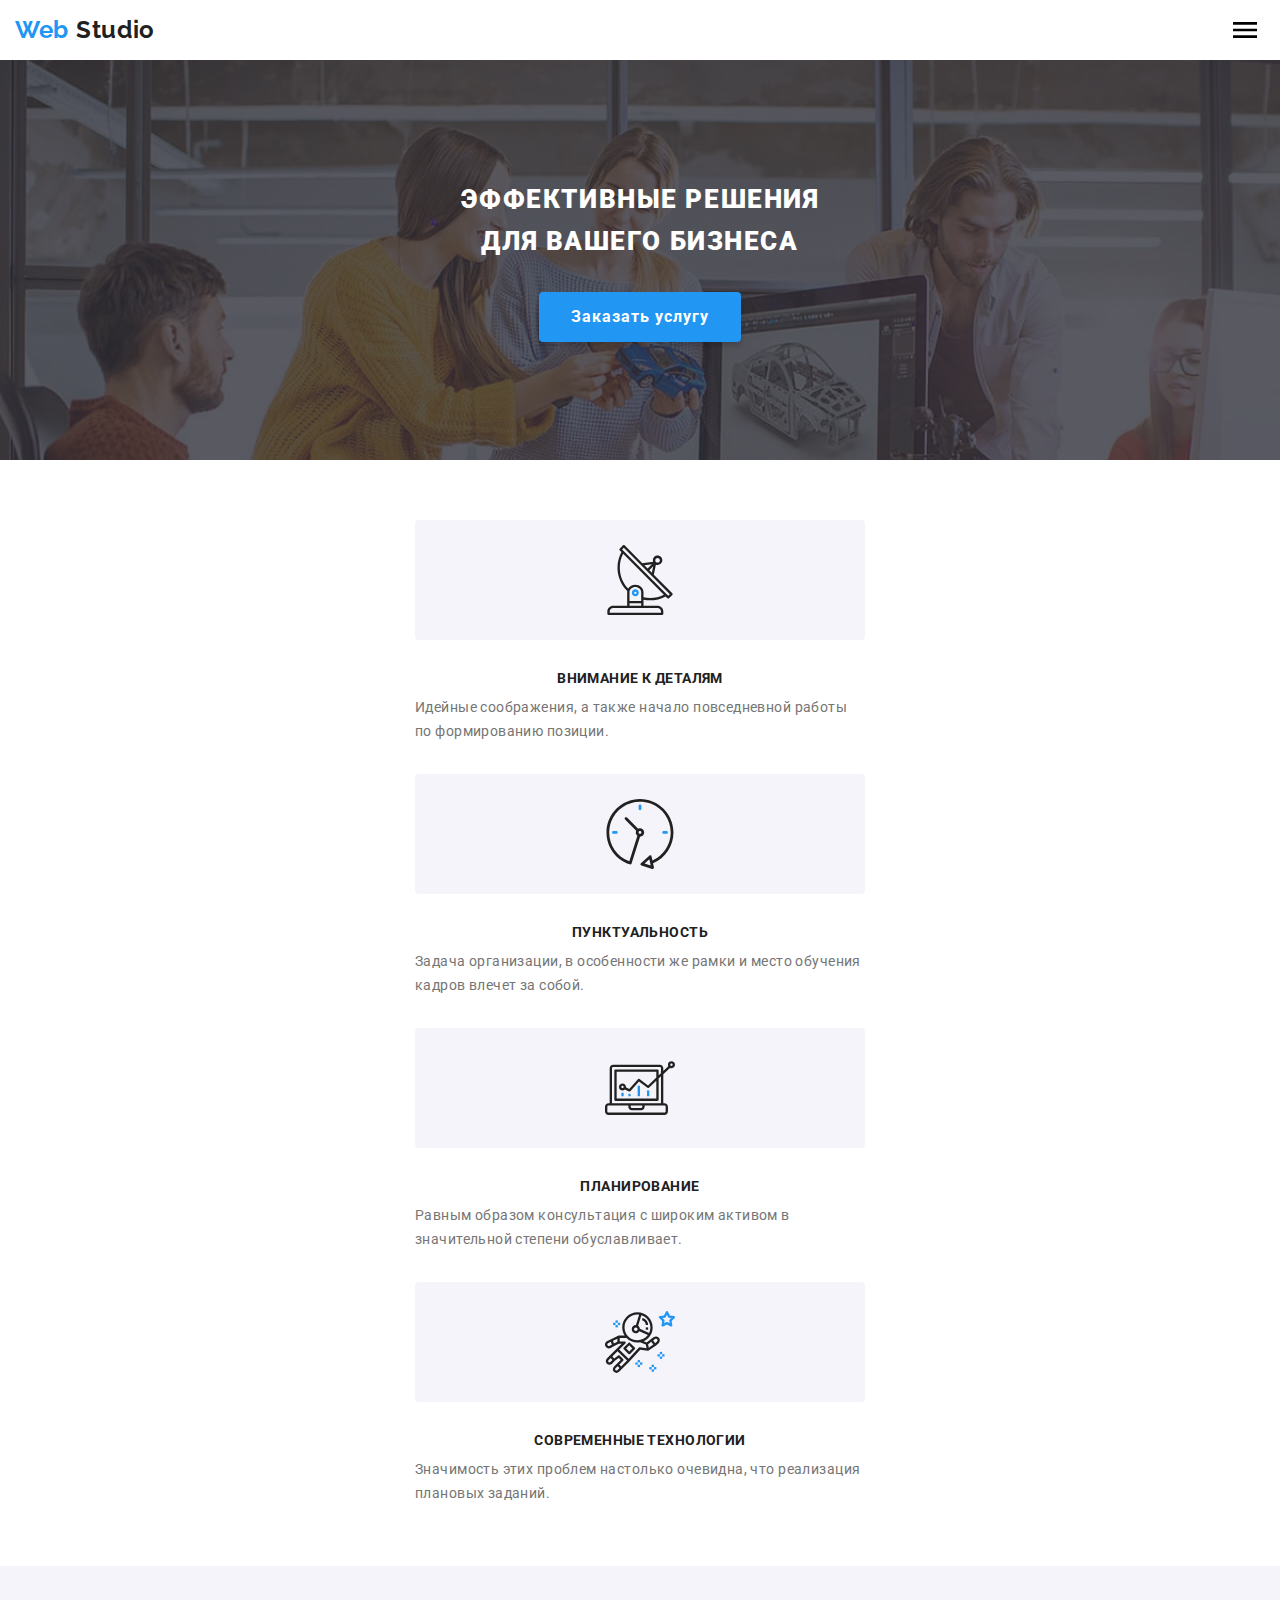
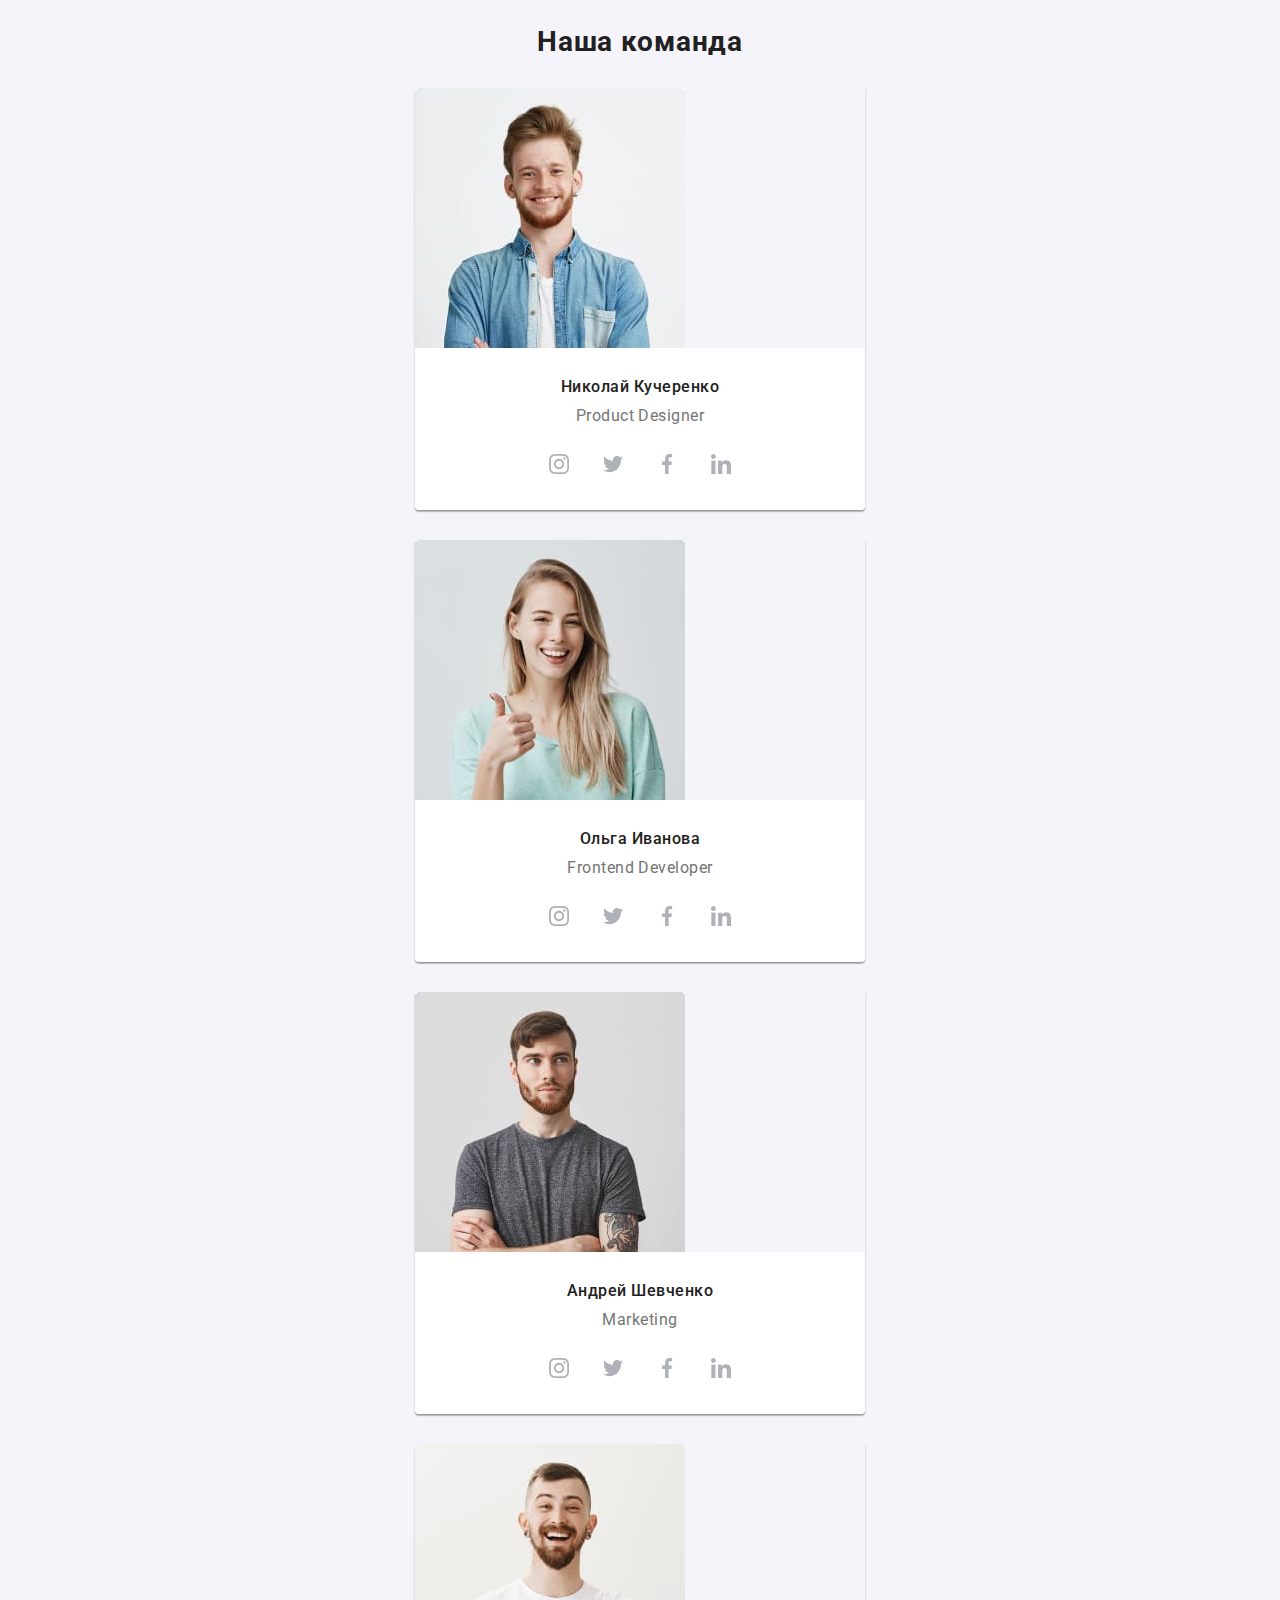
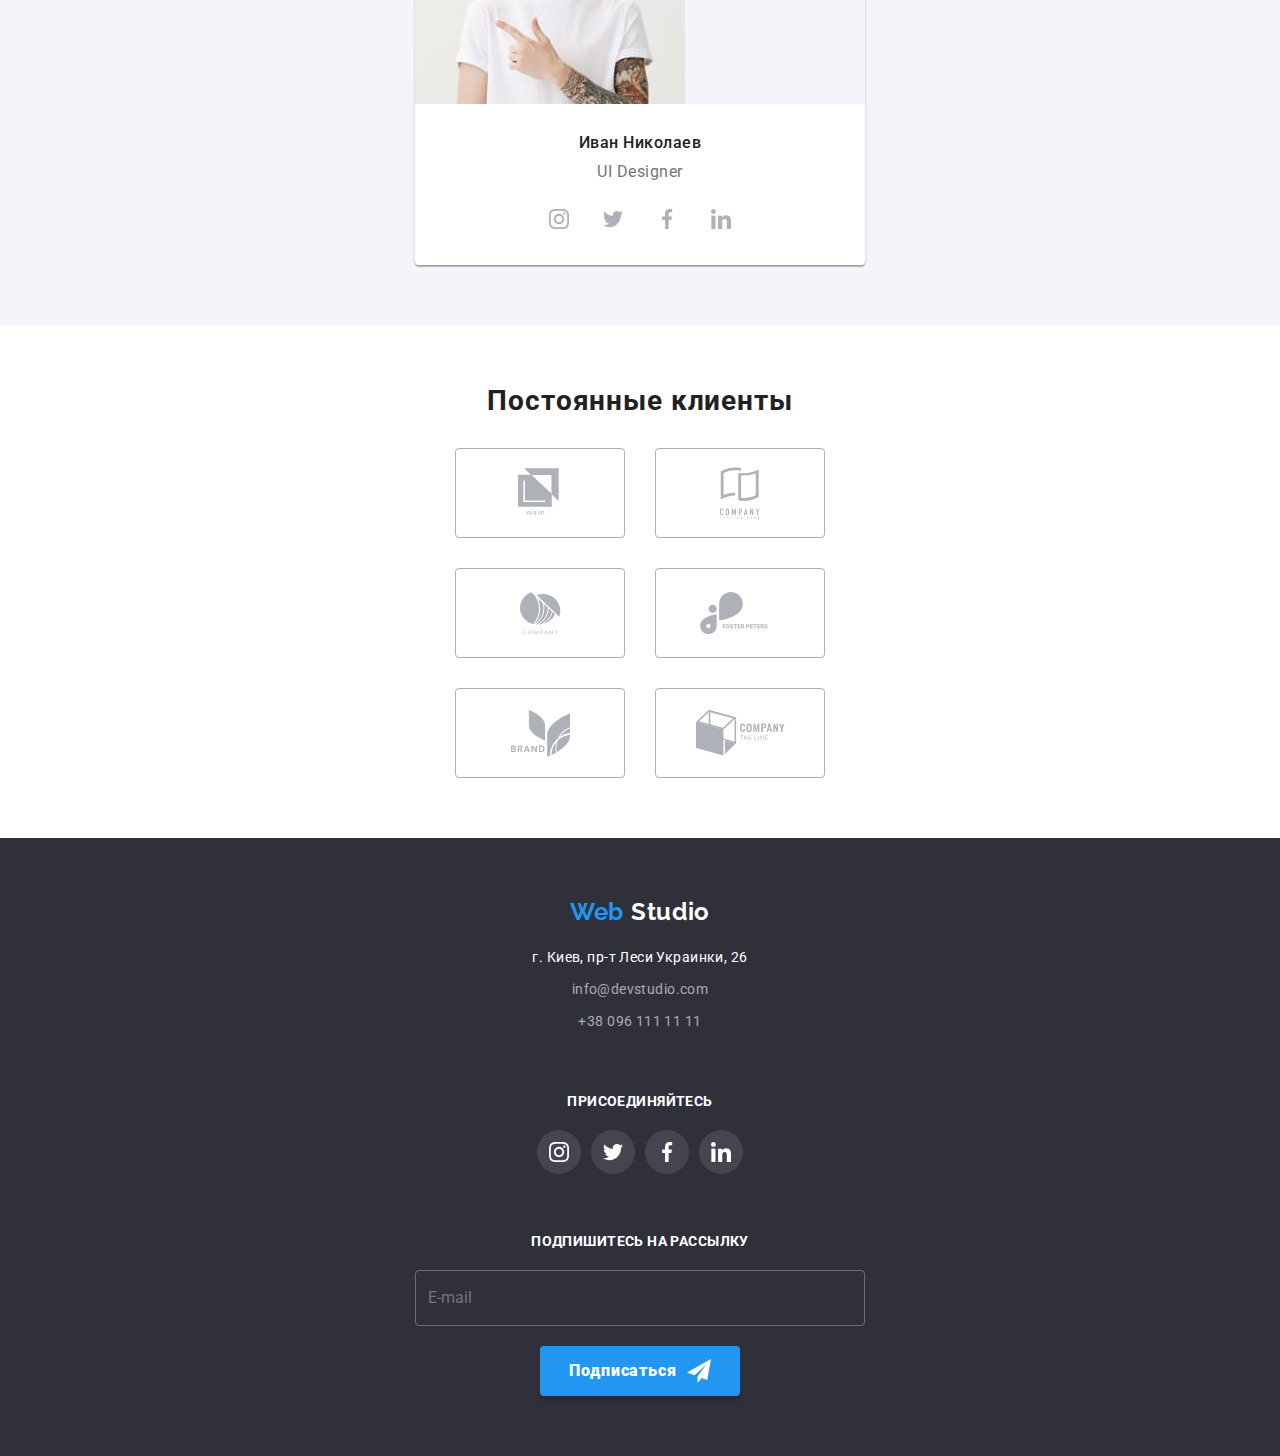
==== index.html @ 7936bcbc "dz 08" ====
<!DOCTYPE html>
<html lang="ru">
  <head>
    <meta charset="UTF-8" />
    <meta name="viewport" content="width=device-width, initial-scale=1.0" />
    <title>Document</title>
    <link href="https://fonts.googleapis.com/css?family=Raleway:700|Roboto:400,500,700,900&display=swap" rel="stylesheet" />
    <link rel="stylesheet" href="https://cdnjs.cloudflare.com/ajax/libs/modern-normalize/0.6.0/modern-normalize.min.css" />
    <link rel="stylesheet" href="./css/main.min.css" />
  </head>
  <body>
    <header class="header-hiade page-header">
      <div class="continer site-nav">
        <a href="" class="logo list">Web<span class="span"> Studio</span></a>
        <div class="">
          <button class="menu-button" type="button" data-menu-button>
            <svg width="24px" height="16px" aria-label="Переключатель меню">
              <use class="icon-menu" href="./imeges/symbol-bur.svg#icon-menu_24px"></use>
              <use class="icon-close-menu" href="./imeges/symbol-bur.svg#icon-close_24px"></use>
            </svg>
          </button>
        </div>
        <div class="menu-container" data-menu>
          <nav class="nav-site">
            <ul class="list nav-site-item">
              <li class="item">
                <a href="./index.html" class="link current list">Студия</a>
              </li>
              <li class="item">
                <a href="./portfolio.html" class="link list">Портфолио</a>
              </li>
              <li class="item"><a href="" class="link list">Контакты</a></li>
            </ul>
          </nav>
          <ul class="mail-nav mail list">
            <li class="item">
              <a href="mailto:info@devstudio.com" class="link-mail list"><svg width="16px" height="12px" class="icon-mail">
                  <use href="./imeges/symbol-defs.svg#icon-envelope"></use>
                </svg>info@devstudio.com</a>
            </li>
            <li class="item link-mail">
              <a href="tel:+380961111111" class="link-mail list"><svg width="10px" height="14px" class="icon-mail">
                  <use href="./imeges/symbol-defs.svg#icon-smartphone"></use>
                </svg>+38 096 111 11 11</a>
            </li>
          </ul>
        </div>
      </div>
    </header>
    <main>
      <!--герой-->
      <section class="hero continer">
        <h1 class="title">
          эффективные решения<br>
          для вашего бизнеса
        </h1>
        <button class="button list" data-modal-open>Заказать услугу</button>       
      </section>
      <!--особенности-->
      <section class="section-features continer">
        <h2 class="visually-hidden">особенности компании</h2>
        <ul class="list features-card">
          <li class="icon">
            <div class="icon-features">
              <svg width="70px" height="70px">
                <use href="./imeges/symbol-defs.svg#icon-antenna"></use>
              </svg>
            </div>
            <h3 class="subtitle">Внимание к деталям</h3>
            <p class="text">
              Идейные соображения, а также начало повседневной работы по
              формированию позиции.
            </p>
          </li>
          <li class="icon">
            <div class="icon-features">
              <svg width="70px" height="70px">
                <use href="./imeges/symbol-defs.svg#icon-clock"></use>
              </svg>
            </div>
            <h3 class="subtitle">Пунктуальность</h3>
            <p class="text">
              Задача организации, в особенности же рамки и место обучения кадров
              влечет за собой.
            </p>
          </li>
          <li class="icon">
            <div class="icon-features">
              <svg width="70px" height="70px">
                <use href="./imeges/symbol-defs.svg#icon-diagram"></use>
              </svg>
            </div>
            <h3 class="subtitle">Планирование</h3>
            <p class="text">
              Равным образом консультация с широким активом в значительной
              степени обуславливает.
            </p>
          </li>
          <li class="icon">
            <div class="icon-features">
              <svg width="70px" height="70px">
                <use href="./imeges/symbol-defs.svg#icon-astronaut"></use>
              </svg>
            </div>
            <h3 class="subtitle">Современные технологии</h3>
            <p class="text">
              Значимость этих проблем настолько очевидна, что реализация
              плановых заданий.
            </p>
          </li>
        </ul>
      </section>
      <!-- Чем мы занимаемся  -->
      <section class="section-work continer">
        <h2 class="title">Чем мы занимаемся</h2>
        <ul class="work-cards list">
          <li class="card">
            <img
              src="./imeges/notebook.jpg"
              alt="ноутбук из открытым сайтом"
              width="370"
            />
            <h3 class="desc">Десктопные приложения</h3>
          </li>
          <li class="card">
            <img src="./imeges/phone.jpg" alt="смартфон" width="370" />
            <h3 class="desc">Мобильные приложения</h3>
          </li>
          <li class="card">
            <img src="./imeges/desktop.jpg" alt="компютер" width="370" />
            <h3 class="desc">Дизайнерские решения</h3>
          </li>
        </ul>
      </section>
      <!--  Наша команда  -->
      <section class="section-team">
        <div class="continer">
          <h2 class="title">Наша команда</h2>
          <ul class="section-team-card list">
            <li class="card">
              <img src="./imeges/photo1.jpg" alt="фотографія" width="270" />
              <div class="team-color-card">
                <h3 class="autor">Николай Кучеренко</h3>
                <p class="text">Product Designer</p>
                <ul class="social list">
                  <li class="social-mardgen">
                    <a
                      href=""
                      aria-label="иконка instagtam"
                      class="icon-social-team"
                    >
                      <svg width="20px"; height="20px";>
                        <use href="./imeges/symbol-defs.svg#icon-instagram"</use>
                      </svg>
                    </a>
                  </li>
                  <li class="social-mardgen">
                    <a
                      href=""
                      aria-label="иконка twitter"
                      class="icon-social-team"
                    ><svg width="20px" ; height="20px" ;>
                      <use href="./imeges/symbol-defs.svg#icon-twitter"</use>
                    </svg></a>
                  </li>
                  <li class="social-mardgen">
                    <a
                      href=""
                      aria-label="иконка facebook"
                      class="icon-social-team"
                    ><svg width="20px" ; height="20px" ;>
                      <use href="./imeges/symbol-defs.svg#icon-facebook" </use>
                    </svg></a>
                  </li>
                  <li class="social-mardgen">
                    <a
                      href=""
                      aria-label="иконка linkedin"
                      class="icon-social-team"
                    ><svg width="20px" ; height="20px" ;>
                      <use href="./imeges/symbol-defs.svg#icon-linkedin" </use>
                    </svg></a>
                  </li>
                </ul>
              </div>
            </li>
            <li class="card">
              <img src="./imeges/photo2.jpg" alt="фотографія" width="270" />
              <div class="team-color-card">
                <h3 class="autor">Ольга Иванова</h3>
                <p class="text">Frontend Developer</p>
                <ul class="social list">
                  <li class="social-mardgen">
                    <a href="" aria-label="иконка instagtam" class="icon-social-team">
                      <svg width="20px" ; height="20px" ;>
                        <use href="./imeges/symbol-defs.svg#icon-instagram" </use>
                      </svg>
                    </a>
                  </li>
                  <li class="social-mardgen">
                    <a href="" aria-label="иконка twitter" class="icon-social-team"><svg width="20px" ; height="20px" ;>
                        <use href="./imeges/symbol-defs.svg#icon-twitter" </use>
                      </svg></a>
                  </li>
                  <li class="social-mardgen">
                    <a href="" aria-label="иконка facebook" class="icon-social-team"><svg width="20px" ; height="20px" ;>
                        <use href="./imeges/symbol-defs.svg#icon-facebook" </use>
                      </svg></a>
                  </li>
                  <li class="social-mardgen">
                    <a href="" aria-label="иконка linkedin" class="icon-social-team"><svg width="20px" ; height="20px" ;>
                        <use href="./imeges/symbol-defs.svg#icon-linkedin" </use>
                      </svg></a>
                  </li>
                </ul>
              </div>
            </li>
            <li class="card">
              <img src="./imeges/photo3.jpg" alt="фотографія" width="270" />
              <div class="team-color-card">
                <h3 class="autor">Андрей Шевченко</h3>
                <p class="text">Marketing</p>
                <ul class="social list">
                  <li class="social-mardgen">
                    <a href="" aria-label="иконка instagtam" class="icon-social-team">
                      <svg width="20px" ; height="20px" ;>
                        <use href="./imeges/symbol-defs.svg#icon-instagram" </use>
                      </svg>
                    </a>
                  </li>
                  <li class="social-mardgen">
                    <a href="" aria-label="иконка twitter" class="icon-social-team"><svg width="20px" ; height="20px" ;>
                        <use href="./imeges/symbol-defs.svg#icon-twitter" </use>
                      </svg></a>
                  </li>
                  <li class="social-mardgen">
                    <a href="" aria-label="иконка facebook" class="icon-social-team"><svg width="20px" ; height="20px" ;>
                        <use href="./imeges/symbol-defs.svg#icon-facebook" </use>
                      </svg></a>
                  </li>
                  <li class="social-mardgen">
                    <a href="" aria-label="иконка linkedin" class="icon-social-team"><svg width="20px" ; height="20px" ;>
                        <use href="./imeges/symbol-defs.svg#icon-linkedin" </use>
                      </svg></a>
                  </li>
                </ul>
              </div>
            </li>
            <li class="card">
              <img src="./imeges/photo4.jpg" alt="фотографія" width="270" />
              <div class="team-color-card">
                <h3 class="autor">Иван Николаев</h3>
                <p class="text">UI Designer</p>
                <ul class="social list">
                  <li class="social-mardgen">
                    <a href="" aria-label="иконка instagtam" class="icon-social-team">
                      <svg width="20px" ; height="20px" ;>
                        <use href="./imeges/symbol-defs.svg#icon-instagram" </use>
                      </svg>
                    </a>
                  </li>
                  <li class="social-mardgen">
                    <a href="" aria-label="иконка twitter" class="icon-social-team"><svg width="20px" ; height="20px" ;>
                        <use href="./imeges/symbol-defs.svg#icon-twitter" </use>
                      </svg></a>
                  </li>
                  <li class="social-mardgen">
                    <a href="" aria-label="иконка facebook" class="icon-social-team"><svg width="20px" ; height="20px" ;>
                        <use href="./imeges/symbol-defs.svg#icon-facebook" </use>
                      </svg></a>
                  </li>
                  <li class="social-mardgen">
                    <a href="" aria-label="иконка linkedin" class="icon-social-team"><svg width="20px" ; height="20px" ;>
                        <use href="./imeges/symbol-defs.svg#icon-linkedin" </use>
                      </svg></a>
                  </li>
                </ul>
              </div>
            </li>
          </ul>
        </div>
      </section>
      <!--  партнери-->
      <section class="section-partners continer">
        <h2 class="title">Постоянные клиенты</h2>
        <ul class="section-partners-icon list">
          <li class="icon-partners">
            <a href="" class="icon-logo">
              <svg  width="45" height="50">
              <use href="./imeges/symbol-defs.svg#icon-logo1"></use>
            </svg></a>
          </li>
          <li class="icon-partners">
            <a href="" class="icon-logo">
              <svg width="40" height="52">
                <use href="./imeges/symbol-defs.svg#icon-logo2"></use>
              </svg></a>
          </li>
          <li class="icon-partners">
            <a href="" class="icon-logo">
              <svg width="41" height="43">
                <use href="./imeges/symbol-defs.svg#icon-logo3"></use>
              </svg></a>
          </li>
          <li class="icon-partners">
            <a href="" class="icon-logo">
              <svg width="83" height="43">
                <use href="./imeges/symbol-defs.svg#icon-logo4"></use>
              </svg></a>
          </li>
          <li class="icon-partners">
            <a href="" class="icon-logo">
              <svg  width="59" height="47">
                <use href="./imeges/symbol-defs.svg#icon-logo5"></use>
              </svg></a>
          </li>
          <li class="icon-partners">
            <a href="" class="icon-logo" >
              <svg  width="89" height="46">
                <use href="./imeges/symbol-defs.svg#icon-logo6"></use>
              </svg></a>              
          </li>          
        </ul>               
      </section>
    </main>

    <!--подвал-->
    <footer class="bg">
      <div class="continer footer-continer">
        <address class="adress list footer-list">
          <a href="" class="logo list">Web<span class="span-footer"> Studio</span></a>
          <p class="text">г. Киев, пр-т Леси Украинки, 26</p>
          <a href="mailto:info@devstudio.com" class="mail list">info@devstudio.com</a>
          <a href="tel:+380961111111" class="mail list">+38 096 111 11 11</a>
        </address>
        <div class="footer footer-list">
          <h2 class="title">присоединяйтесь</h2>
          <ul class="icon-footer-social list">
            <li class="social-footer">
              <a href="" aria-label="иконка instagtam" class="icon-footer">
                <svg width="20px" ; height="20px" ;>
                  <use href="./imeges/symbol-defs.svg#icon-instagram" </use>
                </svg>
              </a>
            </li>
            <li class="social-footer">
              <a href="" aria-label="иконка instagtam" class="icon-footer">
                <svg width="20px" ; height="20px" ;>
                  <use href="./imeges/symbol-defs.svg#icon-twitter" </use>
                </svg>
              </a>
            </li>
            <li class="social-footer">
              <a href="" aria-label="иконка instagtam" class="icon-footer">
                <svg width="20px" ; height="20px" ;>
                  <use href="./imeges/symbol-defs.svg#icon-facebook" </use>
                </svg>
              </a>
            </li>
            <li class="social-footer">
              <a href="" aria-label="иконка instagtam" class="icon-footer">
                <svg width="20px" ; height="20px" ;>
                  <use href="./imeges/symbol-defs.svg#icon-linkedin" </use>
                </svg>
              </a>
            </li>
          </ul>
        </div>
        <div class="footer-subscription footer-list">
          <h2 class="title">Подпишитесь на рассылку</h2>
          <form class="form-buttom" action="">
            <input class="footer-form" type="email" name="email" placeholder="E-mail">
            <button class="button" type="submit">Подписаться
              <svg class="icon-footer-button" width="24px" height="24px">
                <use href="./imeges/telegram.svg#icon-icon-send"></use>
              </svg>
            </button>
          </form>
        </div>
      </div>
      <p class="continer copiraite">2020 | Developed by GoIT Students</p>
    </footer>
    <!-- Модалка -->
    <div class="backdrop is-hidden" data-modal>
      <div class="modal">
        <button class="button-close" data-modal-close>
          <svg width="11px" height="11px">
            <use href="./imeges/close.svg#icon-close"></use>
          </svg>
        </button>
        <h2 class="modale-title">
          Оставьте свои данные, мы вам перезвоним
        </h2>
        <form class="" action="" autocomplete="off">
          <div class="form-modal">
            <input class="form-input" type="text" placeholder=" " id="name">
            <label class="input-label" for="name">Имя</label>
            <svg class="icon-modal">
              <use href="./imeges/modal-icon.svg#icon-person-black"></use>
            </svg>            
          </div>
          <div class="form-modal">
            <input class="form-input" type="tel" placeholder=" " id="tel">
            <label class="input-label" for="tel">Телефон</label>
            <svg class="icon-modal">
              <use href="./imeges/modal-icon.svg#icon-phone-black"></use>
            </svg>
          </div>
          <div class="form-modal">
            <input class="form-input" type="email" placeholder=" " id="email">
            <label class="input-label" for="email">Почта</label>
            <svg class="icon-modal">
              <use href="./imeges/modal-icon.svg#icon-email-black"></use>
            </svg>
          </div>
          <div class="textarea-modal">
            <textarea class="modal-textarea"  id="coments"  placeholder=" "></textarea>
            <label class="textarea-coments" for="coments">Комментарий</label>
          </div>
          <div class="checkbox-modal">
            <input class="checkbox-icon" type="checkbox" id="checkbox">
            <label class="checkbox-text" for="checkbox">Соглашаюсь с рассылкой и принимаю <a class="checkbox-document list" href=""> Условия договора</a></label>
            <!-- <span class="checkbox-text1"></span> -->
          </div>
          <button class="button-form list" type="submit">Отправить</button>
    
          
          
        </form>
    
      </div>
    
    </div>
    <script src="./js/modal.js"></script>
    <script src="./js/menu.js"></script>
  </body>
</html>
---- css/main.min.css ----
html{-webkit-box-sizing:border-box;box-sizing:border-box}*,*::before,*::after{-webkit-box-sizing:inherit;box-sizing:inherit}body{color:#757575;font-family:Roboto, sans-serif}img{display:block}ul{margin:0;padding:0}h1,h2,h3,h4,h5,h6{margin:0}p{margin:0}.visually-hidden{position:absolute;width:1px;height:1px;margin:-1px;padding:0;overflow:hidden;border:0;clip:rect(0 0 0 0)}.list{list-style:none;text-decoration:none}.continer{padding-left:15px;padding-right:15px;margin-left:auto;margin-right:auto}@media screen and (min-width: 480px){.continer{width:480px}}.logo{font-family:Raleway;font-style:normal;font-weight:bold;font-size:24px;line-height:28px;letter-spacing:0.03em;color:#2196f3}.span{color:#212121}.span-footer{color:#fff}.page-header{position:relative}.site-nav{display:-webkit-box;display:-ms-flexbox;display:flex;-webkit-box-pack:justify;-ms-flex-pack:justify;justify-content:space-between;-webkit-box-align:center;-ms-flex-align:center;align-items:center;width:100%;height:60px}.menu-button{display:-webkit-box;display:-ms-flexbox;display:flex;-webkit-box-pack:center;-ms-flex-pack:center;justify-content:center;-webkit-box-align:center;-ms-flex-align:center;align-items:center;border:0;width:40px;height:40px;background-color:transparent}.menu-button .icon-close-menu{display:none}.menu-button.is-open .icon-close-menu{display:-webkit-box;display:-ms-flexbox;display:flex}.menu-button.is-open .icon-menu{display:none}.menu-container{display:none;position:absolute;top:100%;left:0;width:100%;text-align:center;background-color:#fff;padding-top:60px;padding-bottom:60px}.menu-container.is-open{display:block}.nav-site{margin-bottom:60px}.nav-site .link{color:#212121;font-style:normal;font-weight:500;font-size:14px;line-height:1.15;letter-spacing:0.02em;padding-bottom:8px;-webkit-transition:color 250ms cubic-bezier(0.4, 0, 0.2, 1);transition:color 250ms cubic-bezier(0.4, 0, 0.2, 1)}.nav-site .link:hover,.nav-site .link:focus{color:#2196f3}.nav-site .link.current{color:#2196f3;position:relative}.nav-site .current::after{position:absolute;bottom:0;left:0;content:"";background-color:#2196f3;width:100%;height:4px;border-radius:2px}.nav-site-item .item{display:block}.nav-site-item .item+.item{margin-top:40px}.mail-nav .link-mail{display:-webkit-box;display:-ms-flexbox;display:flex;-webkit-box-align:center;-ms-flex-align:center;align-items:center;-webkit-box-pack:center;-ms-flex-pack:center;justify-content:center;color:#757575;font-style:normal;font-weight:500;font-size:14px;line-height:1.15;letter-spacing:0.02em;align-items:center;-webkit-transition:color 250ms cubic-bezier(0.4, 0, 0.2, 1);transition:color 250ms cubic-bezier(0.4, 0, 0.2, 1)}.mail-nav .link-mail:hover,.mail-nav .link-mail:focus{color:#2196f3}.mail-nav .item+.item{margin-top:16px}.icon-mail{fill:currentColor;margin-right:10px}.hero{width:100%;background-image:-webkit-gradient(linear, left top, left bottom, from(rgba(47,48,58,0.8)), to(rgba(47,48,58,0.8))),url(../imeges/hero.jpg);background-image:linear-gradient(rgba(47,48,58,0.8), rgba(47,48,58,0.8)),url(../imeges/hero.jpg);padding-top:118px;padding-bottom:118px;text-align:center}.hero .title{font-family:Roboto;font-style:normal;font-weight:900;font-size:26px;line-height:162%;letter-spacing:0.06em;text-transform:uppercase;color:#fff;margin-bottom:30px}.hero .button{display:inline-block;min-width:200px;font-family:Roboto;font-style:normal;font-weight:bold;font-size:16px;line-height:187%;letter-spacing:0.06em;text-align:center;color:#fff;padding:10px 32px;background:#2196f3;-webkit-box-shadow:0px 4px 4px rgba(0,0,0,0.15);box-shadow:0px 4px 4px rgba(0,0,0,0.15);border-radius:4px;border:0}.section-features{padding-top:60px;padding-bottom:60px}.section-features .icon .icon-features{display:-webkit-box;display:-ms-flexbox;display:flex;width:100%;height:120px;-webkit-box-align:center;-ms-flex-align:center;align-items:center;-webkit-box-pack:center;-ms-flex-pack:center;justify-content:center;background:#f5f4fa;border-radius:4px;margin-bottom:30px}.section-features .icon .subtitle{font-family:Roboto;font-style:normal;font-weight:bold;font-size:14px;line-height:16px;text-align:center;letter-spacing:0.03em;text-transform:uppercase;color:#212121;margin-bottom:10px}.section-features .icon .text{font-family:Roboto;font-style:normal;font-weight:normal;font-size:14px;line-height:171%;letter-spacing:0.03em;color:#757575}.section-features .icon:not(:nth-last-child(-n+1)){margin-bottom:30px}.section-work{display:none}.section-team{background:#f5f4fa;padding-top:60px;padding-bottom:60px}.section-team .title{font-family:Roboto;font-style:normal;font-weight:bold;font-size:28px;line-height:117%;text-align:center;letter-spacing:0.03em;color:#212121;margin-bottom:30px}.section-team .autor{font-family:Roboto;font-style:normal;font-weight:500;font-size:16px;line-height:118%;text-align:center;letter-spacing:0.03em;color:#212121;margin-bottom:10px}.section-team .text{font-family:Roboto;font-style:normal;font-weight:normal;font-size:16px;line-height:118%;text-align:center;letter-spacing:0.03em;color:#757575;margin-bottom:16px}.section-team-card .card{-webkit-box-shadow:0px 2px 1px rgba(0,0,0,0.2),0px 1px 1px rgba(0,0,0,0.14),0px 1px 3px rgba(0,0,0,0.12);box-shadow:0px 2px 1px rgba(0,0,0,0.2),0px 1px 1px rgba(0,0,0,0.14),0px 1px 3px rgba(0,0,0,0.12);border-bottom-left-radius:4px;border-bottom-right-radius:4px}.card:not(:nth-last-child(-n+1)){margin-bottom:30px}.team-color-card{background-color:#fff;padding-top:30px;padding-bottom:24px;border-bottom-left-radius:4px;border-bottom-right-radius:4px}.social{display:-webkit-box;display:-ms-flexbox;display:flex;-webkit-box-pack:center;-ms-flex-pack:center;justify-content:center}.social-mardgen+.social-mardgen{margin-left:10px}.icon-social-team{display:-webkit-box;display:-ms-flexbox;display:flex;-webkit-box-pack:center;-ms-flex-pack:center;justify-content:center;-webkit-box-align:center;-ms-flex-align:center;align-items:center;width:44px;height:44px;border-radius:50%;fill:#afb1b8;-webkit-transition:fill 250ms cubic-bezier(0.4, 0, 0.2, 1),background-color 250ms cubic-bezier(0.4, 0, 0.2, 1);transition:fill 250ms cubic-bezier(0.4, 0, 0.2, 1),background-color 250ms cubic-bezier(0.4, 0, 0.2, 1)}.icon-social-team:focus,.icon-social-team:hover{border-radius:50%;background-color:#2196f3;fill:#fff}.section-partners{padding-top:60px;padding-bottom:60px}.section-partners .title{font-family:Roboto;font-style:normal;font-weight:bold;font-size:28px;line-height:117%;text-align:center;letter-spacing:0.03em;color:#212121;margin-bottom:30px}.section-partners-icon{display:-webkit-box;display:-ms-flexbox;display:flex;-ms-flex-wrap:wrap;flex-wrap:wrap;-webkit-box-pack:center;-ms-flex-pack:center;justify-content:center}.icon-logo{display:-webkit-box;display:-ms-flexbox;display:flex;border:1px solid #afb1b8;border-radius:4px;min-width:170px;height:90px;-webkit-box-pack:center;-ms-flex-pack:center;justify-content:center;-webkit-box-align:center;-ms-flex-align:center;align-items:center;fill:#afb1b8;-webkit-transition:fill 250ms cubic-bezier(0.4, 0, 0.2, 1),border 250ms cubic-bezier(0.4, 0, 0.2, 1);transition:fill 250ms cubic-bezier(0.4, 0, 0.2, 1),border 250ms cubic-bezier(0.4, 0, 0.2, 1)}.icon-logo:focus,.icon-logo:hover{fill:#2196f3;border:1px solid #2196f3}.icon-partners:not(:nth-last-child(-n+2)){margin-bottom:30px}.icon-partners:not(:nth-child(2n)){margin-right:30px}.bg{background-color:#2f303a}.footer-continer{padding-top:60px;padding-bottom:60px;text-align:center}.adress{display:inline-block;margin-bottom:60px}.adress .text{margin-top:20px;color:#fff;font-style:normal;font-weight:normal;font-size:14px;line-height:1.71;letter-spacing:0.03em}.adress .mail{display:block;padding-top:8px;color:rgba(255,255,255,0.6);font-style:normal;font-weight:normal;font-size:14px;line-height:1.71;letter-spacing:0.03em}.icon-footer-social{display:-webkit-box;display:-ms-flexbox;display:flex;-webkit-box-pack:center;-ms-flex-pack:center;justify-content:center}.social-footer+.social-footer{margin-left:10px}.icon-footer{margin:0px;display:-webkit-box;display:-ms-flexbox;display:flex;-webkit-box-align:center;-ms-flex-align:center;align-items:center;-webkit-box-pack:center;-ms-flex-pack:center;justify-content:center;width:44px;height:44px;background-color:rgba(255,255,255,0.1);border-radius:50%;fill:white;-webkit-transition:background-color 250ms cubic-bezier(0.4, 0, 0.2, 1);transition:background-color 250ms cubic-bezier(0.4, 0, 0.2, 1)}.icon-footer:focus,.icon-footer:hover{background-color:#2196f3}.footer{margin-bottom:60px}.footer .title{color:#fff;font-style:normal;font-weight:bold;font-size:14px;line-height:1.14;letter-spacing:0.03em;text-transform:uppercase;margin-bottom:20px}.footer-subscription .title{color:#fff;font-style:normal;font-weight:bold;font-size:14px;line-height:1.14;letter-spacing:0.03em;text-transform:uppercase;margin-bottom:20px}.footer-subscription .button{display:-webkit-box;display:-ms-flexbox;display:flex;background-color:#2196f3;color:#fff;font-style:normal;font-weight:900;font-size:16px;line-height:1.87;-webkit-box-align:center;-ms-flex-align:center;align-items:center;text-align:center;letter-spacing:0.06em;padding:10px 29px;margin-left:auto;margin-right:auto;-webkit-box-shadow:0px 4px 4px rgba(0,0,0,0.15);box-shadow:0px 4px 4px rgba(0,0,0,0.15);border:0;border-radius:4px}.footer-subscription .icon-footer-button{display:inline-block;margin-left:10px}.footer-form{border:1px solid rgba(255,255,255,0.3);border-radius:4px;min-width:100%;padding:18px 12px;background-color:transparent;color:rgba(255,255,255,0.6);margin-bottom:20px}.footer-form:placeholder{font-family:Roboto;font-style:normal;font-weight:normal;font-size:16px;line-height:1.87%;letter-spacing:0.03em;color:rgba(255,255,255,0.6)}.copiraite{display:none;padding-top:18px;padding-bottom:21px;border-top:1px solid rgba(255,255,255,0.1);color:rgba(255,255,255,0.4);font-style:normal;font-weight:normal;font-size:12px;line-height:2;text-align:center;letter-spacing:0.03em}.backdrop{position:fixed;top:0;left:0;width:100%;height:100%;background-color:rgba(0,0,0,0.2);opacity:1;-webkit-transition:opacity 250ms cubic-bezier(0.4, 0, 0.2, 1);transition:opacity 250ms cubic-bezier(0.4, 0, 0.2, 1)}.backdrop.is-hidden{opacity:0;pointer-events:none}.modal{position:fixed;top:50%;left:50%;min-height:581px;width:528px;padding:40px;background-color:#ffffff;-webkit-box-shadow:0px 2px 1px rgba(0,0,0,0.2),0px 1px 1px rgba(0,0,0,0.14),0px 1px 3px rgba(0,0,0,0.12);box-shadow:0px 2px 1px rgba(0,0,0,0.2),0px 1px 1px rgba(0,0,0,0.14),0px 1px 3px rgba(0,0,0,0.12);border-radius:4px;-webkit-transform:translate(-50%, -50%) scale(1);transform:translate(-50%, -50%) scale(1)}
/*# sourceMappingURL=main.min.css.map */
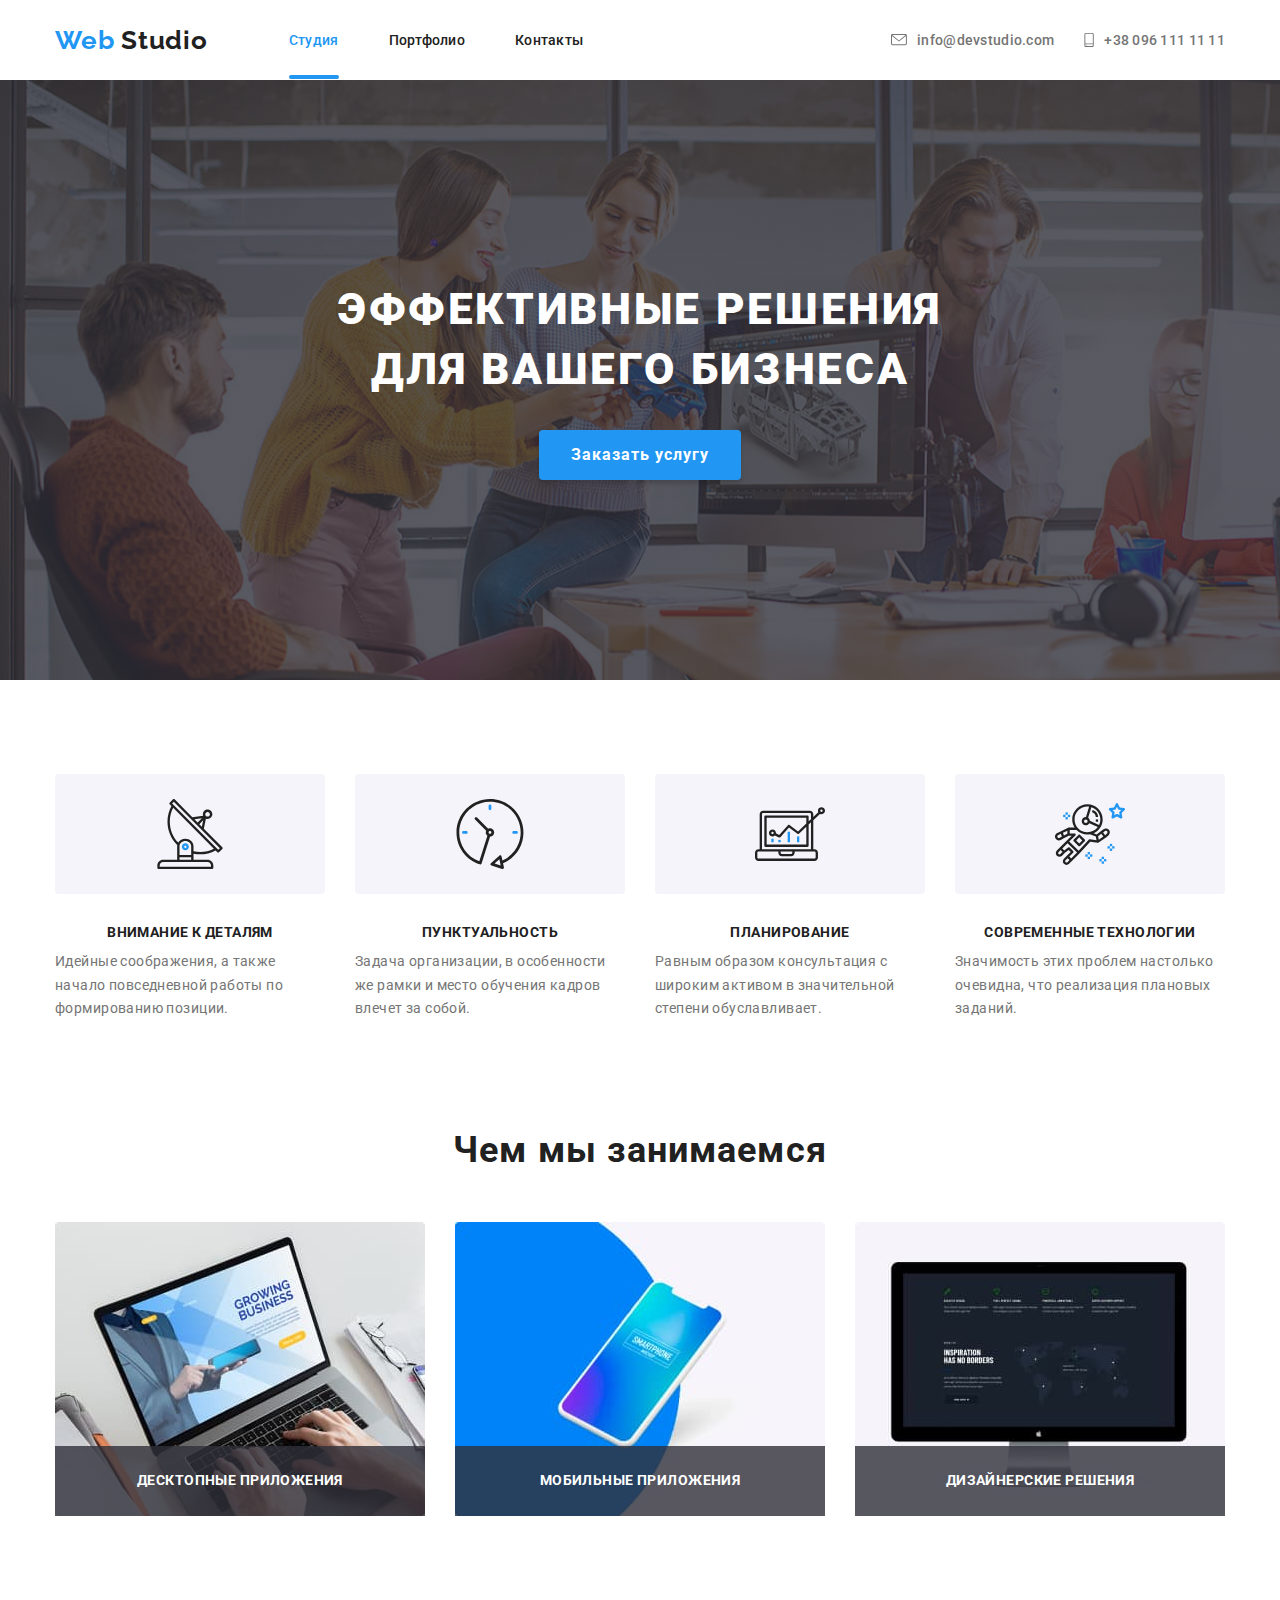
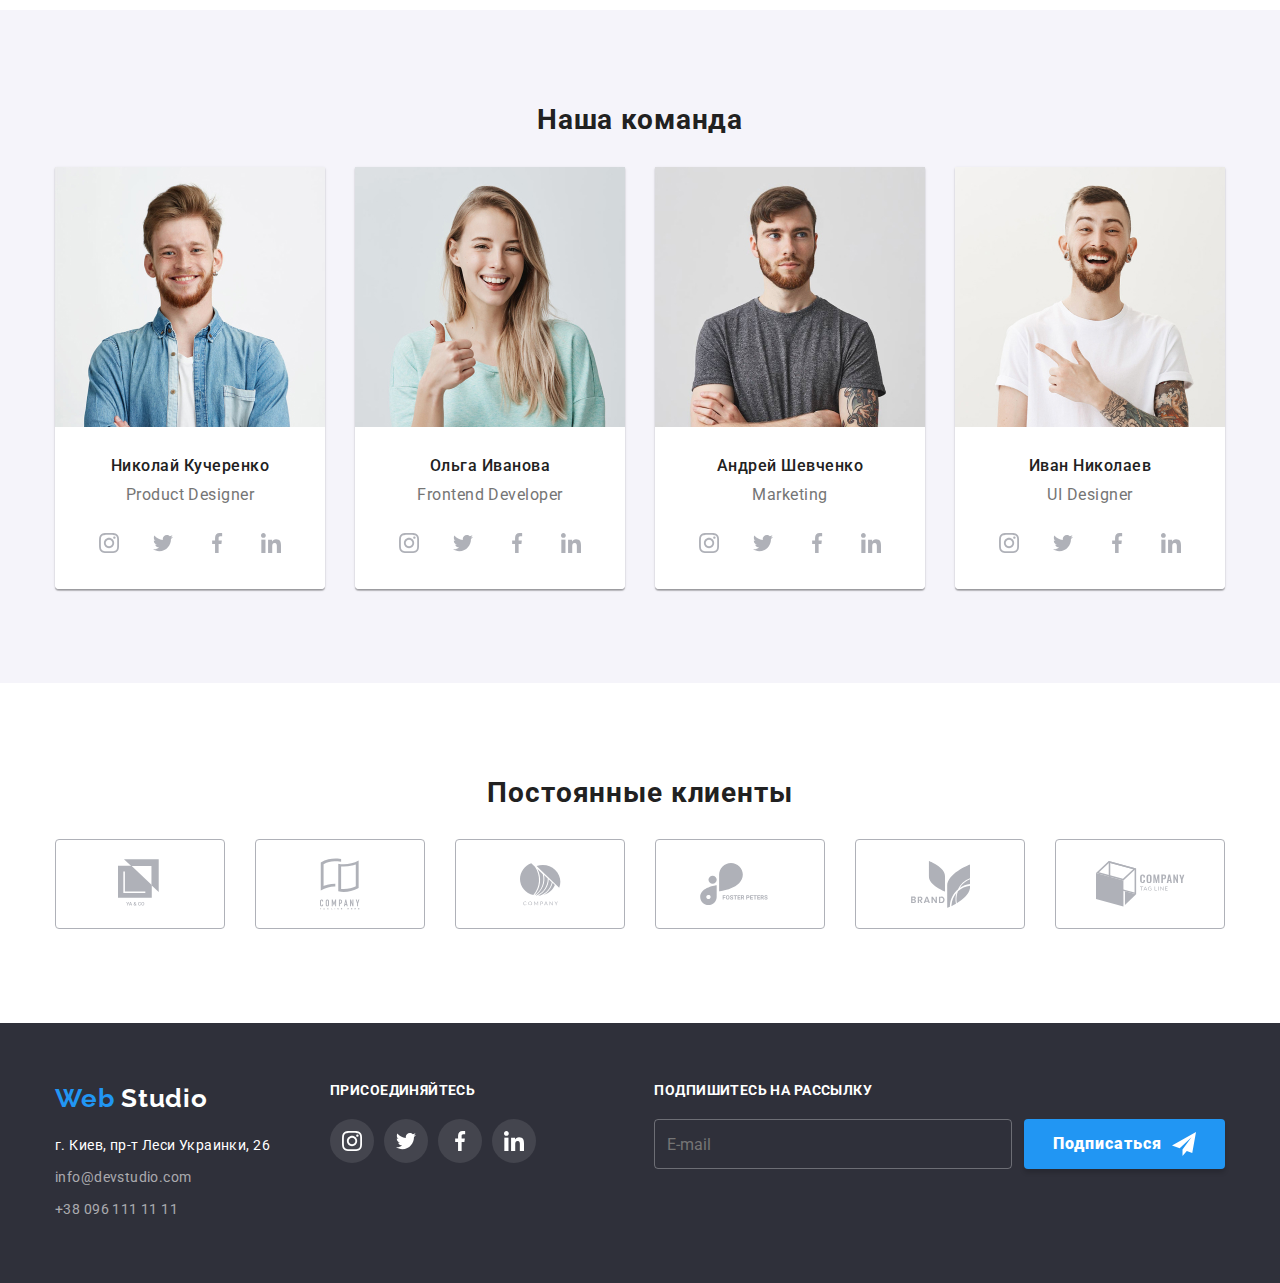
==== commit e012adeb: "dz" ====
--- a/index.html
+++ b/index.html
@@ -11,15 +11,7 @@
   <body>
     <header class="header-hiade page-header">
       <div class="continer site-nav">
-        <a href="" class="logo list">Web<span class="span"> Studio</span></a>
-        <div class="">
-          <button class="menu-button" type="button" data-menu-button>
-            <svg width="24px" height="16px" aria-label="Переключатель меню">
-              <use class="icon-menu" href="./imeges/symbol-bur.svg#icon-menu_24px"></use>
-              <use class="icon-close-menu" href="./imeges/symbol-bur.svg#icon-close_24px"></use>
-            </svg>
-          </button>
-        </div>
+        <a href="" class="logo list">Web <span class="span"> Studio</span></a>
         <div class="menu-container" data-menu>
           <nav class="nav-site">
             <ul class="list nav-site-item">
@@ -45,6 +37,12 @@
             </li>
           </ul>
         </div>
+        <button class="menu-button" type="button" data-menu-button>
+          <svg width="24px" height="16px" aria-label="Переключатель меню">
+            <use class="icon-menu" href="./imeges/symbol-bur.svg#icon-menu_24px"></use>
+            <use class="icon-close-menu" href="./imeges/symbol-bur.svg#icon-close_24px"></use>
+          </svg>
+        </button>
       </div>
     </header>
     <main>
@@ -114,7 +112,7 @@
       <section class="section-work continer">
         <h2 class="title">Чем мы занимаемся</h2>
         <ul class="work-cards list">
-          <li class="card">
+          <li class="card-presentation">
             <img
               src="./imeges/notebook.jpg"
               alt="ноутбук из открытым сайтом"
@@ -122,11 +120,11 @@
             />
             <h3 class="desc">Десктопные приложения</h3>
           </li>
-          <li class="card">
+          <li class="card-presentation">
             <img src="./imeges/phone.jpg" alt="смартфон" width="370" />
             <h3 class="desc">Мобильные приложения</h3>
           </li>
-          <li class="card">
+          <li class="card-presentation">
             <img src="./imeges/desktop.jpg" alt="компютер" width="370" />
             <h3 class="desc">Дизайнерские решения</h3>
           </li>
@@ -137,58 +135,25 @@
         <div class="continer">
           <h2 class="title">Наша команда</h2>
           <ul class="section-team-card list">
+            <!-- ntcn -->
             <li class="card">
-              <img src="./imeges/photo1.jpg" alt="фотографія" width="270" />
+              <picture>
+               
+                <source srcset="./imeges/photo1-270.jpg 1x, ./imeges/photo1-270@2x.jpg 2x " media="(min-width: 1200px)" />
+                <source srcset="./imeges/photo1-354.jpg 1x, ./imeges/photo1-354@2x.jpg 2x" media="(min-width: 768px)" />
+                <img
+                srcset="
+                        ./imeges/photo1-450.jpg 1x,
+                        ./imeges/photo1-450@2x.jpg 2x
+                       "
+                src="./imeges/photo1-450.jpg " 
+                alt="фотографія"
+                width="100%" />
+              </picture>
+              
               <div class="team-color-card">
                 <h3 class="autor">Николай Кучеренко</h3>
                 <p class="text">Product Designer</p>
-                <ul class="social list">
-                  <li class="social-mardgen">
-                    <a
-                      href=""
-                      aria-label="иконка instagtam"
-                      class="icon-social-team"
-                    >
-                      <svg width="20px"; height="20px";>
-                        <use href="./imeges/symbol-defs.svg#icon-instagram"</use>
-                      </svg>
-                    </a>
-                  </li>
-                  <li class="social-mardgen">
-                    <a
-                      href=""
-                      aria-label="иконка twitter"
-                      class="icon-social-team"
-                    ><svg width="20px" ; height="20px" ;>
-                      <use href="./imeges/symbol-defs.svg#icon-twitter"</use>
-                    </svg></a>
-                  </li>
-                  <li class="social-mardgen">
-                    <a
-                      href=""
-                      aria-label="иконка facebook"
-                      class="icon-social-team"
-                    ><svg width="20px" ; height="20px" ;>
-                      <use href="./imeges/symbol-defs.svg#icon-facebook" </use>
-                    </svg></a>
-                  </li>
-                  <li class="social-mardgen">
-                    <a
-                      href=""
-                      aria-label="иконка linkedin"
-                      class="icon-social-team"
-                    ><svg width="20px" ; height="20px" ;>
-                      <use href="./imeges/symbol-defs.svg#icon-linkedin" </use>
-                    </svg></a>
-                  </li>
-                </ul>
-              </div>
-            </li>
-            <li class="card">
-              <img src="./imeges/photo2.jpg" alt="фотографія" width="270" />
-              <div class="team-color-card">
-                <h3 class="autor">Ольга Иванова</h3>
-                <p class="text">Frontend Developer</p>
                 <ul class="social list">
                   <li class="social-mardgen">
                     <a href="" aria-label="иконка instagtam" class="icon-social-team">
@@ -215,11 +180,20 @@
                 </ul>
               </div>
             </li>
+            <!--  -->
             <li class="card">
-              <img src="./imeges/photo3.jpg" alt="фотографія" width="270" />
+              <picture>
+              
+                <source srcset="./imeges/photo2-270.jpg 1x, ./imeges/photo2-270@2x.jpg 2x" media="(min-width: 1200px)" />
+                <source srcset="./imeges/photo2-354.jpg 1x, ./imeges/photo2-354@2x.jpg 2x" media="(min-width: 768px)" />
+                <img srcset="
+                                      ./imeges/photo2-450.jpg 1x,
+                                      ./imeges/photo2-450@2x.jpg 2x
+                                     " src="./imeges/photo2-450.jpg " alt="фотографія" width="100%" />
+              </picture>
               <div class="team-color-card">
-                <h3 class="autor">Андрей Шевченко</h3>
-                <p class="text">Marketing</p>
+                <h3 class="autor">Ольга Иванова</h3>
+                <p class="text">Frontend Developer</p>
                 <ul class="social list">
                   <li class="social-mardgen">
                     <a href="" aria-label="иконка instagtam" class="icon-social-team">
@@ -247,7 +221,54 @@
               </div>
             </li>
             <li class="card">
-              <img src="./imeges/photo4.jpg" alt="фотографія" width="270" />
+              <picture>
+              
+                <source srcset="./imeges/photo3-270.jpg 1x, ./imeges/photo3-270@2x.jpg 2x" media="(min-width: 1200px)" />
+                <source srcset="./imeges/photo3-354.jpg 1x, ./imeges/photo3-354@2x.jpg 2x" media="(min-width: 768px)" />
+                <img srcset="
+                                                    ./imeges/photo3-450.jpg 1x,
+                                                    ./imeges/photo3-450@2x.jpg 2x
+                                                   " src="./imeges/photo3-450.jpg " alt="фотографія" width="100%" />
+              </picture>
+              <div class="team-color-card">
+                <h3 class="autor">Андрей Шевченко</h3>
+                <p class="text">Marketing</p>
+                <ul class="social list">
+                  <li class="social-mardgen">
+                    <a href="" aria-label="иконка instagtam" class="icon-social-team">
+                      <svg width="20px" ; height="20px" ;>
+                        <use href="./imeges/symbol-defs.svg#icon-instagram" </use>
+                      </svg>
+                    </a>
+                  </li>
+                  <li class="social-mardgen">
+                    <a href="" aria-label="иконка twitter" class="icon-social-team"><svg width="20px" ; height="20px" ;>
+                        <use href="./imeges/symbol-defs.svg#icon-twitter" </use>
+                      </svg></a>
+                  </li>
+                  <li class="social-mardgen">
+                    <a href="" aria-label="иконка facebook" class="icon-social-team"><svg width="20px" ; height="20px" ;>
+                        <use href="./imeges/symbol-defs.svg#icon-facebook" </use>
+                      </svg></a>
+                  </li>
+                  <li class="social-mardgen">
+                    <a href="" aria-label="иконка linkedin" class="icon-social-team"><svg width="20px" ; height="20px" ;>
+                        <use href="./imeges/symbol-defs.svg#icon-linkedin" </use>
+                      </svg></a>
+                  </li>
+                </ul>
+              </div>
+            </li>
+            <li class="card">
+              <picture>
+              
+                <source srcset="./imeges/photo4-270.jpg 1x, ./imeges/photo4-270@2x.jpg 2x" media="(min-width: 1200px)" />
+                <source srcset="./imeges/photo4-354.jpg 1x, ./imeges/photo4-354@2x.jpg 2x" media="(min-width: 768px)" />
+                <img srcset="
+                                                                  ./imeges/photo4-450.jpg 1x,
+                                                                  ./imeges/photo4-450@2x.jpg 2x
+                                                                 " src="./imeges/photo4-450.jpg " alt="фотографія" width="100%" />
+              </picture>
               <div class="team-color-card">
                 <h3 class="autor">Иван Николаев</h3>
                 <p class="text">UI Designer</p>
@@ -327,45 +348,48 @@
     <!--подвал-->
     <footer class="bg">
       <div class="continer footer-continer">
-        <address class="adress list footer-list">
-          <a href="" class="logo list">Web<span class="span-footer"> Studio</span></a>
-          <p class="text">г. Киев, пр-т Леси Украинки, 26</p>
-          <a href="mailto:info@devstudio.com" class="mail list">info@devstudio.com</a>
-          <a href="tel:+380961111111" class="mail list">+38 096 111 11 11</a>
-        </address>
-        <div class="footer footer-list">
-          <h2 class="title">присоединяйтесь</h2>
-          <ul class="icon-footer-social list">
-            <li class="social-footer">
-              <a href="" aria-label="иконка instagtam" class="icon-footer">
-                <svg width="20px" ; height="20px" ;>
-                  <use href="./imeges/symbol-defs.svg#icon-instagram" </use>
-                </svg>
-              </a>
-            </li>
-            <li class="social-footer">
-              <a href="" aria-label="иконка instagtam" class="icon-footer">
-                <svg width="20px" ; height="20px" ;>
-                  <use href="./imeges/symbol-defs.svg#icon-twitter" </use>
-                </svg>
-              </a>
-            </li>
-            <li class="social-footer">
-              <a href="" aria-label="иконка instagtam" class="icon-footer">
-                <svg width="20px" ; height="20px" ;>
-                  <use href="./imeges/symbol-defs.svg#icon-facebook" </use>
-                </svg>
-              </a>
-            </li>
-            <li class="social-footer">
-              <a href="" aria-label="иконка instagtam" class="icon-footer">
-                <svg width="20px" ; height="20px" ;>
-                  <use href="./imeges/symbol-defs.svg#icon-linkedin" </use>
-                </svg>
-              </a>
-            </li>
-          </ul>
+        <div class="footer-tablet">
+          <address class="adress list footer-list">
+            <a href="" class="logo list">Web<span class="span-footer"> Studio</span></a>
+            <p class="text">г. Киев, пр-т Леси Украинки, 26</p>
+            <a href="mailto:info@devstudio.com" class="mail list">info@devstudio.com</a>
+            <a href="tel:+380961111111" class="mail list">+38 096 111 11 11</a>
+          </address>
+          <div class="footer footer-list">
+            <h2 class="title">присоединяйтесь</h2>
+            <ul class="icon-footer-social list">
+              <li class="social-footer">
+                <a href="" aria-label="иконка instagtam" class="icon-footer">
+                  <svg width="20px" ; height="20px" ;>
+                    <use href="./imeges/symbol-defs.svg#icon-instagram" </use>
+                  </svg>
+                </a>
+              </li>
+              <li class="social-footer">
+                <a href="" aria-label="иконка instagtam" class="icon-footer">
+                  <svg width="20px" ; height="20px" ;>
+                    <use href="./imeges/symbol-defs.svg#icon-twitter" </use>
+                  </svg>
+                </a>
+              </li>
+              <li class="social-footer">
+                <a href="" aria-label="иконка instagtam" class="icon-footer">
+                  <svg width="20px" ; height="20px" ;>
+                    <use href="./imeges/symbol-defs.svg#icon-facebook" </use>
+                  </svg>
+                </a>
+              </li>
+              <li class="social-footer">
+                <a href="" aria-label="иконка instagtam" class="icon-footer">
+                  <svg width="20px" ; height="20px" ;>
+                    <use href="./imeges/symbol-defs.svg#icon-linkedin" </use>
+                  </svg>
+                </a>
+              </li>
+            </ul>
+          </div>
         </div>
+        
         <div class="footer-subscription footer-list">
           <h2 class="title">Подпишитесь на рассылку</h2>
           <form class="form-buttom" action="">
@@ -378,10 +402,10 @@
           </form>
         </div>
       </div>
-      <p class="continer copiraite">2020 | Developed by GoIT Students</p>
+      <!-- <p class="continer copiraite">2020 | Developed by GoIT Students</p> -->
     </footer>
     <!-- Модалка -->
-    <div class="backdrop is-hidden" data-modal>
+    <div class="backdrop is-hidden continer" data-modal>
       <div class="modal">
         <button class="button-close" data-modal-close>
           <svg width="11px" height="11px">
@@ -394,7 +418,9 @@
         <form class="" action="" autocomplete="off">
           <div class="form-modal">
             <input class="form-input" type="text" placeholder=" " id="name">
-            <label class="input-label" for="name">Имя</label>
+            <label class="input-label" for="name">Имя
+              
+            </label>
             <svg class="icon-modal">
               <use href="./imeges/modal-icon.svg#icon-person-black"></use>
             </svg>            
@@ -423,7 +449,7 @@
             <!-- <span class="checkbox-text1"></span> -->
           </div>
           <button class="button-form list" type="submit">Отправить</button>
-    
+          
           
           
         </form>
--- a/css/main.min.css
+++ b/css/main.min.css
@@ -1,2 +1,2 @@
-html{-webkit-box-sizing:border-box;box-sizing:border-box}*,*::before,*::after{-webkit-box-sizing:inherit;box-sizing:inherit}body{color:#757575;font-family:Roboto, sans-serif}img{display:block}ul{margin:0;padding:0}h1,h2,h3,h4,h5,h6{margin:0}p{margin:0}.visually-hidden{position:absolute;width:1px;height:1px;margin:-1px;padding:0;overflow:hidden;border:0;clip:rect(0 0 0 0)}.list{list-style:none;text-decoration:none}.continer{padding-left:15px;padding-right:15px;margin-left:auto;margin-right:auto}@media screen and (min-width: 480px){.continer{width:480px}}.logo{font-family:Raleway;font-style:normal;font-weight:bold;font-size:24px;line-height:28px;letter-spacing:0.03em;color:#2196f3}.span{color:#212121}.span-footer{color:#fff}.page-header{position:relative}.site-nav{display:-webkit-box;display:-ms-flexbox;display:flex;-webkit-box-pack:justify;-ms-flex-pack:justify;justify-content:space-between;-webkit-box-align:center;-ms-flex-align:center;align-items:center;width:100%;height:60px}.menu-button{display:-webkit-box;display:-ms-flexbox;display:flex;-webkit-box-pack:center;-ms-flex-pack:center;justify-content:center;-webkit-box-align:center;-ms-flex-align:center;align-items:center;border:0;width:40px;height:40px;background-color:transparent}.menu-button .icon-close-menu{display:none}.menu-button.is-open .icon-close-menu{display:-webkit-box;display:-ms-flexbox;display:flex}.menu-button.is-open .icon-menu{display:none}.menu-container{display:none;position:absolute;top:100%;left:0;width:100%;text-align:center;background-color:#fff;padding-top:60px;padding-bottom:60px}.menu-container.is-open{display:block}.nav-site{margin-bottom:60px}.nav-site .link{color:#212121;font-style:normal;font-weight:500;font-size:14px;line-height:1.15;letter-spacing:0.02em;padding-bottom:8px;-webkit-transition:color 250ms cubic-bezier(0.4, 0, 0.2, 1);transition:color 250ms cubic-bezier(0.4, 0, 0.2, 1)}.nav-site .link:hover,.nav-site .link:focus{color:#2196f3}.nav-site .link.current{color:#2196f3;position:relative}.nav-site .current::after{position:absolute;bottom:0;left:0;content:"";background-color:#2196f3;width:100%;height:4px;border-radius:2px}.nav-site-item .item{display:block}.nav-site-item .item+.item{margin-top:40px}.mail-nav .link-mail{display:-webkit-box;display:-ms-flexbox;display:flex;-webkit-box-align:center;-ms-flex-align:center;align-items:center;-webkit-box-pack:center;-ms-flex-pack:center;justify-content:center;color:#757575;font-style:normal;font-weight:500;font-size:14px;line-height:1.15;letter-spacing:0.02em;align-items:center;-webkit-transition:color 250ms cubic-bezier(0.4, 0, 0.2, 1);transition:color 250ms cubic-bezier(0.4, 0, 0.2, 1)}.mail-nav .link-mail:hover,.mail-nav .link-mail:focus{color:#2196f3}.mail-nav .item+.item{margin-top:16px}.icon-mail{fill:currentColor;margin-right:10px}.hero{width:100%;background-image:-webkit-gradient(linear, left top, left bottom, from(rgba(47,48,58,0.8)), to(rgba(47,48,58,0.8))),url(../imeges/hero.jpg);background-image:linear-gradient(rgba(47,48,58,0.8), rgba(47,48,58,0.8)),url(../imeges/hero.jpg);padding-top:118px;padding-bottom:118px;text-align:center}.hero .title{font-family:Roboto;font-style:normal;font-weight:900;font-size:26px;line-height:162%;letter-spacing:0.06em;text-transform:uppercase;color:#fff;margin-bottom:30px}.hero .button{display:inline-block;min-width:200px;font-family:Roboto;font-style:normal;font-weight:bold;font-size:16px;line-height:187%;letter-spacing:0.06em;text-align:center;color:#fff;padding:10px 32px;background:#2196f3;-webkit-box-shadow:0px 4px 4px rgba(0,0,0,0.15);box-shadow:0px 4px 4px rgba(0,0,0,0.15);border-radius:4px;border:0}.section-features{padding-top:60px;padding-bottom:60px}.section-features .icon .icon-features{display:-webkit-box;display:-ms-flexbox;display:flex;width:100%;height:120px;-webkit-box-align:center;-ms-flex-align:center;align-items:center;-webkit-box-pack:center;-ms-flex-pack:center;justify-content:center;background:#f5f4fa;border-radius:4px;margin-bottom:30px}.section-features .icon .subtitle{font-family:Roboto;font-style:normal;font-weight:bold;font-size:14px;line-height:16px;text-align:center;letter-spacing:0.03em;text-transform:uppercase;color:#212121;margin-bottom:10px}.section-features .icon .text{font-family:Roboto;font-style:normal;font-weight:normal;font-size:14px;line-height:171%;letter-spacing:0.03em;color:#757575}.section-features .icon:not(:nth-last-child(-n+1)){margin-bottom:30px}.section-work{display:none}.section-team{background:#f5f4fa;padding-top:60px;padding-bottom:60px}.section-team .title{font-family:Roboto;font-style:normal;font-weight:bold;font-size:28px;line-height:117%;text-align:center;letter-spacing:0.03em;color:#212121;margin-bottom:30px}.section-team .autor{font-family:Roboto;font-style:normal;font-weight:500;font-size:16px;line-height:118%;text-align:center;letter-spacing:0.03em;color:#212121;margin-bottom:10px}.section-team .text{font-family:Roboto;font-style:normal;font-weight:normal;font-size:16px;line-height:118%;text-align:center;letter-spacing:0.03em;color:#757575;margin-bottom:16px}.section-team-card .card{-webkit-box-shadow:0px 2px 1px rgba(0,0,0,0.2),0px 1px 1px rgba(0,0,0,0.14),0px 1px 3px rgba(0,0,0,0.12);box-shadow:0px 2px 1px rgba(0,0,0,0.2),0px 1px 1px rgba(0,0,0,0.14),0px 1px 3px rgba(0,0,0,0.12);border-bottom-left-radius:4px;border-bottom-right-radius:4px}.card:not(:nth-last-child(-n+1)){margin-bottom:30px}.team-color-card{background-color:#fff;padding-top:30px;padding-bottom:24px;border-bottom-left-radius:4px;border-bottom-right-radius:4px}.social{display:-webkit-box;display:-ms-flexbox;display:flex;-webkit-box-pack:center;-ms-flex-pack:center;justify-content:center}.social-mardgen+.social-mardgen{margin-left:10px}.icon-social-team{display:-webkit-box;display:-ms-flexbox;display:flex;-webkit-box-pack:center;-ms-flex-pack:center;justify-content:center;-webkit-box-align:center;-ms-flex-align:center;align-items:center;width:44px;height:44px;border-radius:50%;fill:#afb1b8;-webkit-transition:fill 250ms cubic-bezier(0.4, 0, 0.2, 1),background-color 250ms cubic-bezier(0.4, 0, 0.2, 1);transition:fill 250ms cubic-bezier(0.4, 0, 0.2, 1),background-color 250ms cubic-bezier(0.4, 0, 0.2, 1)}.icon-social-team:focus,.icon-social-team:hover{border-radius:50%;background-color:#2196f3;fill:#fff}.section-partners{padding-top:60px;padding-bottom:60px}.section-partners .title{font-family:Roboto;font-style:normal;font-weight:bold;font-size:28px;line-height:117%;text-align:center;letter-spacing:0.03em;color:#212121;margin-bottom:30px}.section-partners-icon{display:-webkit-box;display:-ms-flexbox;display:flex;-ms-flex-wrap:wrap;flex-wrap:wrap;-webkit-box-pack:center;-ms-flex-pack:center;justify-content:center}.icon-logo{display:-webkit-box;display:-ms-flexbox;display:flex;border:1px solid #afb1b8;border-radius:4px;min-width:170px;height:90px;-webkit-box-pack:center;-ms-flex-pack:center;justify-content:center;-webkit-box-align:center;-ms-flex-align:center;align-items:center;fill:#afb1b8;-webkit-transition:fill 250ms cubic-bezier(0.4, 0, 0.2, 1),border 250ms cubic-bezier(0.4, 0, 0.2, 1);transition:fill 250ms cubic-bezier(0.4, 0, 0.2, 1),border 250ms cubic-bezier(0.4, 0, 0.2, 1)}.icon-logo:focus,.icon-logo:hover{fill:#2196f3;border:1px solid #2196f3}.icon-partners:not(:nth-last-child(-n+2)){margin-bottom:30px}.icon-partners:not(:nth-child(2n)){margin-right:30px}.bg{background-color:#2f303a}.footer-continer{padding-top:60px;padding-bottom:60px;text-align:center}.adress{display:inline-block;margin-bottom:60px}.adress .text{margin-top:20px;color:#fff;font-style:normal;font-weight:normal;font-size:14px;line-height:1.71;letter-spacing:0.03em}.adress .mail{display:block;padding-top:8px;color:rgba(255,255,255,0.6);font-style:normal;font-weight:normal;font-size:14px;line-height:1.71;letter-spacing:0.03em}.icon-footer-social{display:-webkit-box;display:-ms-flexbox;display:flex;-webkit-box-pack:center;-ms-flex-pack:center;justify-content:center}.social-footer+.social-footer{margin-left:10px}.icon-footer{margin:0px;display:-webkit-box;display:-ms-flexbox;display:flex;-webkit-box-align:center;-ms-flex-align:center;align-items:center;-webkit-box-pack:center;-ms-flex-pack:center;justify-content:center;width:44px;height:44px;background-color:rgba(255,255,255,0.1);border-radius:50%;fill:white;-webkit-transition:background-color 250ms cubic-bezier(0.4, 0, 0.2, 1);transition:background-color 250ms cubic-bezier(0.4, 0, 0.2, 1)}.icon-footer:focus,.icon-footer:hover{background-color:#2196f3}.footer{margin-bottom:60px}.footer .title{color:#fff;font-style:normal;font-weight:bold;font-size:14px;line-height:1.14;letter-spacing:0.03em;text-transform:uppercase;margin-bottom:20px}.footer-subscription .title{color:#fff;font-style:normal;font-weight:bold;font-size:14px;line-height:1.14;letter-spacing:0.03em;text-transform:uppercase;margin-bottom:20px}.footer-subscription .button{display:-webkit-box;display:-ms-flexbox;display:flex;background-color:#2196f3;color:#fff;font-style:normal;font-weight:900;font-size:16px;line-height:1.87;-webkit-box-align:center;-ms-flex-align:center;align-items:center;text-align:center;letter-spacing:0.06em;padding:10px 29px;margin-left:auto;margin-right:auto;-webkit-box-shadow:0px 4px 4px rgba(0,0,0,0.15);box-shadow:0px 4px 4px rgba(0,0,0,0.15);border:0;border-radius:4px}.footer-subscription .icon-footer-button{display:inline-block;margin-left:10px}.footer-form{border:1px solid rgba(255,255,255,0.3);border-radius:4px;min-width:100%;padding:18px 12px;background-color:transparent;color:rgba(255,255,255,0.6);margin-bottom:20px}.footer-form:placeholder{font-family:Roboto;font-style:normal;font-weight:normal;font-size:16px;line-height:1.87%;letter-spacing:0.03em;color:rgba(255,255,255,0.6)}.copiraite{display:none;padding-top:18px;padding-bottom:21px;border-top:1px solid rgba(255,255,255,0.1);color:rgba(255,255,255,0.4);font-style:normal;font-weight:normal;font-size:12px;line-height:2;text-align:center;letter-spacing:0.03em}.backdrop{position:fixed;top:0;left:0;width:100%;height:100%;background-color:rgba(0,0,0,0.2);opacity:1;-webkit-transition:opacity 250ms cubic-bezier(0.4, 0, 0.2, 1);transition:opacity 250ms cubic-bezier(0.4, 0, 0.2, 1)}.backdrop.is-hidden{opacity:0;pointer-events:none}.modal{position:fixed;top:50%;left:50%;min-height:581px;width:528px;padding:40px;background-color:#ffffff;-webkit-box-shadow:0px 2px 1px rgba(0,0,0,0.2),0px 1px 1px rgba(0,0,0,0.14),0px 1px 3px rgba(0,0,0,0.12);box-shadow:0px 2px 1px rgba(0,0,0,0.2),0px 1px 1px rgba(0,0,0,0.14),0px 1px 3px rgba(0,0,0,0.12);border-radius:4px;-webkit-transform:translate(-50%, -50%) scale(1);transform:translate(-50%, -50%) scale(1)}
+html{-webkit-box-sizing:border-box;box-sizing:border-box}*,*::before,*::after{-webkit-box-sizing:inherit;box-sizing:inherit}body{color:#757575;font-family:Roboto, sans-serif}img{display:block}ul{margin:0;padding:0}h1,h2,h3,h4,h5,h6{margin:0}p{margin:0}.visually-hidden{position:absolute;width:1px;height:1px;margin:-1px;padding:0;overflow:hidden;border:0;clip:rect(0 0 0 0)}.list{list-style:none;text-decoration:none}.continer{padding-left:15px;padding-right:15px;margin-left:auto;margin-right:auto}@media screen and (min-width: 480px){.continer{width:480px}}@media screen and (min-width: 768px){.continer{width:768px}}@media screen and (min-width: 1200px){.continer{width:1200px}}.logo{font-family:Raleway;font-style:normal;font-weight:bold;font-size:24px;line-height:1.16;letter-spacing:0.03em;color:#2196f3}@media screen and (min-width: 1200px){.logo{font-size:26px;line-height:1.19}}.span{color:#212121}.span-footer{color:#fff}.page-header{position:relative;border-bottom:1px solid #ececec}.header-hiade{border:0}.site-nav{display:-webkit-box;display:-ms-flexbox;display:flex;height:80px;-webkit-box-align:center;-ms-flex-align:center;align-items:center}@media screen and (max-width: 767px){.site-nav{-webkit-box-pack:justify;-ms-flex-pack:justify;justify-content:space-between;height:60px}}@media screen and (min-width: 1200px){.site-nav{-webkit-box-pack:justify;-ms-flex-pack:justify;justify-content:space-between}}@media screen and (max-width: 767px){.menu-button{display:-webkit-box;display:-ms-flexbox;display:flex;-webkit-box-pack:center;-ms-flex-pack:center;justify-content:center;-webkit-box-align:center;-ms-flex-align:center;align-items:center;border:0;width:40px;height:40px;background-color:transparent}.menu-button:focus,.menu-button:hover{fill:#2196f3}.menu-button .icon-close-menu{display:none}.menu-button.is-open .icon-close-menu{display:-webkit-box;display:-ms-flexbox;display:flex}.menu-button.is-open .icon-menu{display:none}}@media screen and (min-width: 768px){.menu-button{display:none}}.menu-container{display:-webkit-box;display:-ms-flexbox;display:flex;-webkit-box-flex:1;-ms-flex-positive:1;flex-grow:1;-webkit-box-pack:justify;-ms-flex-pack:justify;justify-content:space-between;-webkit-box-align:center;-ms-flex-align:center;align-items:center}@media screen and (max-width: 767px){.menu-container{display:none;position:absolute;z-index:10;top:100%;left:0;width:100%;text-align:center;background-color:#fff;-webkit-box-shadow:0px 1px 3px rgba(0,0,0,0.16),0px 2px 4px rgba(0,0,0,0.08),0px 4px 8px rgba(0,0,0,0.04);box-shadow:0px 1px 3px rgba(0,0,0,0.16),0px 2px 4px rgba(0,0,0,0.08),0px 4px 8px rgba(0,0,0,0.04);padding-top:60px;padding-bottom:60px}}@media screen and (max-width: 767px){.menu-container.is-open{display:block}}@media screen and (min-width: 768px){.menu-container{margin-left:81px}}@media screen and (max-width: 767px){.nav-site{margin-bottom:60px}}.nav-site .link{color:#212121;font-style:normal;font-weight:500;font-size:14px;line-height:1.15;letter-spacing:0.02em;-webkit-transition:color 250ms cubic-bezier(0.4, 0, 0.2, 1);transition:color 250ms cubic-bezier(0.4, 0, 0.2, 1);padding:32px 0}@media screen and (max-width: 767px){.nav-site .link{padding-bottom:8px;font-size:18px}}.nav-site .link:hover,.nav-site .link:focus{color:#2196f3}.nav-site .link.current{color:#2196f3;position:relative}.nav-site .current::after{position:absolute;bottom:1px;left:0;content:"";background-color:#2196f3;width:100%;height:4px;border-radius:2px}@media screen and (min-width: 768px){.nav-site-item{display:-webkit-inline-box;display:-ms-inline-flexbox;display:inline-flex}.nav-site-item .item+.item{margin-left:50px}}@media screen and (max-width: 767px){.nav-site-item .item{display:block}.nav-site-item .item+.item{margin-top:40px}}@media screen and (max-width: 767px){.mail-nav .item+.item{margin-top:16px}}@media screen and (min-width: 768px){.mail-nav .item+.item{margin-top:8px}}.mail-nav .link-mail{display:-webkit-box;display:-ms-flexbox;display:flex;-webkit-box-align:center;-ms-flex-align:center;align-items:center;color:#757575;font-style:normal;font-weight:500;font-size:14px;line-height:1.15;letter-spacing:0.02em;align-items:center;-webkit-transition:color 250ms cubic-bezier(0.4, 0, 0.2, 1);transition:color 250ms cubic-bezier(0.4, 0, 0.2, 1)}@media screen and (max-width: 767px){.mail-nav .link-mail{-webkit-box-pack:center;-ms-flex-pack:center;justify-content:center;font-size:18px}}.mail-nav .link-mail:hover,.mail-nav .link-mail:focus{color:#2196f3}@media screen and (min-width: 1200px){.mail-nav{display:-webkit-inline-box;display:-ms-inline-flexbox;display:inline-flex;-webkit-box-align:center;-ms-flex-align:center;align-items:center}.mail-nav .item+.item{margin-top:0;margin-left:30px}}.icon-mail{fill:currentColor;margin-right:10px}.hero{width:100%;padding-top:118px;padding-bottom:118px;text-align:center}@media screen and (max-width: 1199px){.hero{background-image:-webkit-gradient(linear, left top, left bottom, from(rgba(47,48,58,0.8)), to(rgba(47,48,58,0.8))),url(../imeges/hero-1200.jpg);background-image:linear-gradient(rgba(47,48,58,0.8), rgba(47,48,58,0.8)),url(../imeges/hero-1200.jpg)}}@media screen and (max-width: 768px){.hero{background-image:-webkit-gradient(linear, left top, left bottom, from(rgba(47,48,58,0.8)), to(rgba(47,48,58,0.8))),url(../imeges/hero-768.jpg);background-image:linear-gradient(rgba(47,48,58,0.8), rgba(47,48,58,0.8)),url(../imeges/hero-768.jpg)}}@media screen and (max-width: 480px){.hero{background-image:-webkit-gradient(linear, left top, left bottom, from(rgba(47,48,58,0.8)), to(rgba(47,48,58,0.8))),url(../imeges/hero-480.jpg);background-image:linear-gradient(rgba(47,48,58,0.8), rgba(47,48,58,0.8)),url(../imeges/hero-480.jpg)}}@media screen and (min-width: 1200px){.hero{padding-top:200px;padding-bottom:200px;background-image:-webkit-gradient(linear, left top, left bottom, from(rgba(47,48,58,0.8)), to(rgba(47,48,58,0.8))),url(../imeges/hero-1200.jpg);background-image:linear-gradient(rgba(47,48,58,0.8), rgba(47,48,58,0.8)),url(../imeges/hero-1200.jpg)}}.hero .title{font-family:Roboto;font-style:normal;font-weight:900;font-size:26px;line-height:1.62;letter-spacing:0.06em;text-transform:uppercase;color:#fff;margin-bottom:30px}@media screen and (min-width: 1200px){.hero .title{font-size:44px;line-height:1.36}}.hero .button{display:inline-block;min-width:200px;font-family:Roboto;font-style:normal;font-weight:bold;font-size:16px;line-height:1.87;letter-spacing:0.06em;text-align:center;color:#fff;padding:10px 32px;background:#2196f3;-webkit-box-shadow:0px 4px 4px rgba(0,0,0,0.15);box-shadow:0px 4px 4px rgba(0,0,0,0.15);border-radius:4px;border:0}.section-features{padding-top:60px;padding-bottom:60px}@media screen and (min-width: 1200px){.section-features{padding-top:94px;padding-bottom:94px}}@media screen and (min-width: 768px){.section-features .features-card{display:-webkit-box;display:-ms-flexbox;display:flex;-ms-flex-wrap:wrap;flex-wrap:wrap;margin:-15px}.section-features .icon{width:354px;margin:15px}}@media screen and (min-width: 1200px){.section-features .icon{width:270px;margin:15px}}.section-features .icon .icon-features{display:-webkit-box;display:-ms-flexbox;display:flex;width:100%;height:120px;-webkit-box-align:center;-ms-flex-align:center;align-items:center;-webkit-box-pack:center;-ms-flex-pack:center;justify-content:center;background:#f5f4fa;border-radius:4px;margin-bottom:30px}.section-features .icon .subtitle{font-family:Roboto;font-style:normal;font-weight:bold;font-size:14px;line-height:16px;text-align:center;letter-spacing:0.03em;text-transform:uppercase;color:#212121;margin-bottom:10px}.section-features .icon .text{font-family:Roboto;font-style:normal;font-weight:normal;font-size:14px;line-height:171%;letter-spacing:0.03em;color:#757575}.section-features .icon:not(:nth-last-child(-n+1)){margin-bottom:30px}.section-work{display:block;padding-bottom:94px}@media screen and (max-width: 1199px){.section-work{display:none}}.section-work .title{margin-top:0;margin-bottom:50px;color:#212121;font-style:normal;font-weight:bold;font-size:36px;line-height:1.16;text-align:center;letter-spacing:0.03em}.work-cards{display:-webkit-box;display:-ms-flexbox;display:flex;margin:-15px}.work-cards .card-presentation{position:relative;margin:15px}.section-work .subtitle{color:#212121}.section-work .desc{position:absolute;bottom:0;margin:0;width:370px;height:70px;padding-top:27px;padding-bottom:27px;background-color:rgba(47,48,58,0.8);color:#fff;font-style:normal;font-weight:bold;font-size:14px;line-height:1.14;text-align:center;letter-spacing:0.03em;text-transform:uppercase}.section-team{background:#f5f4fa;padding-top:60px;padding-bottom:60px}@media screen and (min-width: 1200px){.section-team{padding-top:94px;padding-bottom:94px}}.section-team .title{font-family:Roboto;font-style:normal;font-weight:bold;font-size:28px;line-height:117%;text-align:center;letter-spacing:0.03em;color:#212121;margin-bottom:30px}.section-team .autor{font-family:Roboto;font-style:normal;font-weight:500;font-size:16px;line-height:118%;text-align:center;letter-spacing:0.03em;color:#212121;margin-bottom:10px}.section-team .text{font-family:Roboto;font-style:normal;font-weight:normal;font-size:16px;line-height:118%;text-align:center;letter-spacing:0.03em;color:#757575;margin-bottom:16px}.section-team-card .card{-webkit-box-shadow:0px 2px 1px rgba(0,0,0,0.2),0px 1px 1px rgba(0,0,0,0.14),0px 1px 3px rgba(0,0,0,0.12);box-shadow:0px 2px 1px rgba(0,0,0,0.2),0px 1px 1px rgba(0,0,0,0.14),0px 1px 3px rgba(0,0,0,0.12);border-bottom-left-radius:4px;border-bottom-right-radius:4px}.team-color-card{background-color:#fff;padding-top:30px;padding-bottom:24px;border-bottom-left-radius:4px;border-bottom-right-radius:4px}.social{display:-webkit-box;display:-ms-flexbox;display:flex;-webkit-box-pack:center;-ms-flex-pack:center;justify-content:center}.social-mardgen+.social-mardgen{margin-left:10px}.icon-social-team{display:-webkit-box;display:-ms-flexbox;display:flex;-webkit-box-pack:center;-ms-flex-pack:center;justify-content:center;-webkit-box-align:center;-ms-flex-align:center;align-items:center;width:44px;height:44px;border-radius:50%;fill:#afb1b8;-webkit-transition:fill 250ms cubic-bezier(0.4, 0, 0.2, 1),background-color 250ms cubic-bezier(0.4, 0, 0.2, 1);transition:fill 250ms cubic-bezier(0.4, 0, 0.2, 1),background-color 250ms cubic-bezier(0.4, 0, 0.2, 1)}.icon-social-team:focus,.icon-social-team:hover{border-radius:50%;background-color:#2196f3;fill:#fff}@media screen and (max-width: 767px){.card:not(:nth-last-child(-n+1)){margin-bottom:30px}}@media screen and (min-width: 768px){.section-team-card{display:-webkit-box;display:-ms-flexbox;display:flex;-ms-flex-wrap:wrap;flex-wrap:wrap;-webkit-box-pack:center;-ms-flex-pack:center;justify-content:center;margin:-15px}.card{width:354px;margin:15px}}@media screen and (min-width: 1200px){.card{width:270px}}.section-partners{padding-top:60px;padding-bottom:60px}@media screen and (min-width: 1200px){.section-partners{padding-top:94px;padding-bottom:94px}}.section-partners .title{font-family:Roboto;font-style:normal;font-weight:bold;font-size:28px;line-height:117%;text-align:center;letter-spacing:0.03em;color:#212121;margin-bottom:30px}.section-partners-icon{display:-webkit-box;display:-ms-flexbox;display:flex;-ms-flex-wrap:wrap;flex-wrap:wrap;-webkit-box-pack:center;-ms-flex-pack:center;justify-content:center;margin:-15px}.icon-logo{display:-webkit-inline-box;display:-ms-inline-flexbox;display:inline-flex;border:1px solid #afb1b8;border-radius:4px;width:170px;height:90px;-webkit-box-pack:center;-ms-flex-pack:center;justify-content:center;-webkit-box-align:center;-ms-flex-align:center;align-items:center;fill:#afb1b8;-webkit-transition:fill 250ms cubic-bezier(0.4, 0, 0.2, 1),border 250ms cubic-bezier(0.4, 0, 0.2, 1);transition:fill 250ms cubic-bezier(0.4, 0, 0.2, 1),border 250ms cubic-bezier(0.4, 0, 0.2, 1)}.icon-logo:focus,.icon-logo:hover{fill:#2196f3;border:1px solid #2196f3}.icon-partners{margin:15px}.bg{background-color:#2f303a}.footer-continer{-webkit-box-align:center;-ms-flex-align:center;align-items:center;padding-top:60px;padding-bottom:60px;text-align:center}@media screen and (min-width: 1200px){.footer-continer{display:-webkit-box;display:-ms-flexbox;display:flex;-webkit-box-pack:justify;-ms-flex-pack:justify;justify-content:space-between;text-align:left;-webkit-box-align:start;-ms-flex-align:start;align-items:flex-start}}.adress{display:inline-block;margin-bottom:60px}@media screen and (min-width: 1200px){.adress{margin-bottom:0;margin-right:60px}}.adress .text{margin-top:20px;color:#fff;font-style:normal;font-weight:normal;font-size:14px;line-height:1.71;letter-spacing:0.03em}.adress .mail{display:block;padding-top:8px;color:rgba(255,255,255,0.6);font-style:normal;font-weight:normal;font-size:14px;line-height:1.71;letter-spacing:0.03em}.icon-footer-social{display:-webkit-inline-box;display:-ms-inline-flexbox;display:inline-flex;-webkit-box-pack:center;-ms-flex-pack:center;justify-content:center}.social-footer+.social-footer{margin-left:10px}.icon-footer{margin:0px;display:-webkit-box;display:-ms-flexbox;display:flex;-webkit-box-align:center;-ms-flex-align:center;align-items:center;-webkit-box-pack:center;-ms-flex-pack:center;justify-content:center;width:44px;height:44px;background-color:rgba(255,255,255,0.1);border-radius:50%;fill:white;-webkit-transition:background-color 250ms cubic-bezier(0.4, 0, 0.2, 1);transition:background-color 250ms cubic-bezier(0.4, 0, 0.2, 1)}.icon-footer:focus,.icon-footer:hover{background-color:#2196f3}.footer{margin-bottom:60px}.footer .title{color:#fff;font-style:normal;font-weight:bold;font-size:14px;line-height:1.14;letter-spacing:0.03em;text-transform:uppercase;margin-bottom:20px}.footer-subscription .title{color:#fff;font-style:normal;font-weight:bold;font-size:14px;line-height:1.14;letter-spacing:0.03em;text-transform:uppercase;margin-bottom:20px}.footer-subscription .button{display:-webkit-box;display:-ms-flexbox;display:flex;background-color:#2196f3;color:#fff;font-style:normal;font-weight:900;font-size:16px;line-height:1.87;-webkit-box-align:center;-ms-flex-align:center;align-items:center;text-align:center;letter-spacing:0.06em;padding:10px 29px;margin-left:auto;margin-right:auto;-webkit-box-shadow:0px 4px 4px rgba(0,0,0,0.15);box-shadow:0px 4px 4px rgba(0,0,0,0.15);border:0;border-radius:4px}@media screen and (min-width: 1200px){.footer-subscription .button{height:50px;margin-left:12px}}.footer-subscription .icon-footer-button{display:inline-block;margin-left:10px}.footer-form{border:1px solid rgba(255,255,255,0.3);border-radius:4px;padding:18px 12px;background-color:transparent;color:rgba(255,255,255,0.6);margin-bottom:20px}@media screen and (min-width: 768px){.footer-form{width:450px}}@media screen and (min-width: 1200px){.footer-form{height:50px;margin-bottom:0px;width:358px}}.footer-form:placeholder{font-family:Roboto;font-style:normal;font-weight:normal;font-size:16px;line-height:1.87%;letter-spacing:0.03em;color:rgba(255,255,255,0.6)}@media screen and (min-width: 768px){.footer-tablet{display:-webkit-box;display:-ms-flexbox;display:flex;-webkit-box-pack:space-evenly;-ms-flex-pack:space-evenly;justify-content:space-evenly}}@media screen and (max-width: 767px){.footer-form{min-width:100%}}@media screen and (min-width: 1200){.footer-form{width:450px}}@media screen and (min-width: 1200px){.form-buttom{display:-webkit-box;display:-ms-flexbox;display:flex}}.backdrop{position:fixed;top:0;left:0;width:100%;height:100%;padding-top:93px;padding-left:15px;padding-right:15px;background-color:rgba(0,0,0,0.2);opacity:1;-webkit-transition:opacity 250ms cubic-bezier(0.4, 0, 0.2, 1);transition:opacity 250ms cubic-bezier(0.4, 0, 0.2, 1)}@media screen and (max-width: 527px){.backdrop{overflow-y:scroll}}.backdrop.is-hidden{opacity:0;pointer-events:none}.modal{position:relative;top:50%;left:50%;max-width:528px;padding:40px;text-align:center;background-color:#ffffff;-webkit-box-shadow:0px 2px 1px rgba(0,0,0,0.2),0px 1px 1px rgba(0,0,0,0.14),0px 1px 3px rgba(0,0,0,0.12);box-shadow:0px 2px 1px rgba(0,0,0,0.2),0px 1px 1px rgba(0,0,0,0.14),0px 1px 3px rgba(0,0,0,0.12);border-radius:4px;-webkit-transform:translate(-50%, -50%) scale(1);transform:translate(-50%, -50%) scale(1)}@media screen and (max-width: 1199px){.modal{max-width:450px}}.button-close{position:absolute;top:8px;right:8px;width:30px;height:30px;border-radius:50%;background:#ffffff;border:none;border:1px solid rgba(0,0,0,0.1);-webkit-transition:fill 250ms cubic-bezier(0.4, 0, 0.2, 1);transition:fill 250ms cubic-bezier(0.4, 0, 0.2, 1)}.button-close:focus,.button-close:hover{fill:#2196f3}.modale-title{font-family:Roboto;font-style:normal;font-weight:bold;font-size:20px;line-height:23px;text-align:center;letter-spacing:0.03em;color:#212121;margin-top:0;margin-bottom:30px}.form-modal{display:block;position:relative}.input-label{position:absolute;display:block;top:50%;left:42px;font-family:Roboto;font-style:normal;font-weight:normal;font-size:14px;line-height:1.14;letter-spacing:0.01em;color:#757575;-webkit-transform:translateY(-50%);transform:translateY(-50%);-webkit-transition:-webkit-transform 250ms cubic-bezier(0.4, 0, 0.2, 1);transition:-webkit-transform 250ms cubic-bezier(0.4, 0, 0.2, 1);transition:transform 250ms cubic-bezier(0.4, 0, 0.2, 1);transition:transform 250ms cubic-bezier(0.4, 0, 0.2, 1), -webkit-transform 250ms cubic-bezier(0.4, 0, 0.2, 1);transition:transform 250ms cubic-bezier(0.4, 0, 0.2, 1),-webkit-transform 250ms cubic-bezier(0.4, 0, 0.2, 1)}.form-input{display:block;width:100%;margin-bottom:28px;padding:12px 42px;font-size:14px;line-height:1.15;letter-spacing:0.01em;border:1px solid rgba(33,33,33,0.2);border-radius:4px;-webkit-transition:border 250ms cubic-bezier(0.4, 0, 0.2, 1);transition:border 250ms cubic-bezier(0.4, 0, 0.2, 1)}.form-input:focus+.input-label,.form-input:not(:placeholder-shown)+.input-label{color:#2196f3;-webkit-transform:translateY(-40px) translateX(-26px);transform:translateY(-40px) translateX(-26px)}.form-input:focus ~ .icon-modal,.form-input:not(:placeholder-shown) ~ .icon-modal{fill:#2196f3}.form-input:focus,.form-input:not(:placeholder-shown){border:1px solid #2196f3;outline:none}.icon-modal{position:absolute;top:50%;left:16px;width:18px;height:18px;-webkit-transform:translateY(-50%);transform:translateY(-50%);-webkit-transition:fill 250ms cubic-bezier(0.4, 0, 0.2, 1);transition:fill 250ms cubic-bezier(0.4, 0, 0.2, 1)}.modal-textarea{position:relative;width:100%;height:120px;resize:none;padding:12px 16px;border:1px solid rgba(33,33,33,0.2);border-radius:4px;-webkit-transition:border 250ms cubic-bezier(0.4, 0, 0.2, 1);transition:border 250ms cubic-bezier(0.4, 0, 0.2, 1)}.modal-textarea:focus+.textarea-coments,.modal-textarea:not(:placeholder-shown)+.textarea-coments{color:#2196f3;-webkit-transform:translateY(-32px);transform:translateY(-32px)}.modal-textarea:focus,.modal-textarea:not(:placeholder-shown){border:1px solid #2196f3;outline:none}.textarea-coments{position:absolute;top:12px;left:16px;font-family:Roboto;font-style:normal;font-weight:normal;font-size:14px;line-height:1.15;letter-spacing:0.01em;-webkit-transition:-webkit-transform 250ms cubic-bezier(0.4, 0, 0.2, 1);transition:-webkit-transform 250ms cubic-bezier(0.4, 0, 0.2, 1);transition:transform 250ms cubic-bezier(0.4, 0, 0.2, 1);transition:transform 250ms cubic-bezier(0.4, 0, 0.2, 1), -webkit-transform 250ms cubic-bezier(0.4, 0, 0.2, 1);transition:transform 250ms cubic-bezier(0.4, 0, 0.2, 1),-webkit-transform 250ms cubic-bezier(0.4, 0, 0.2, 1)}.checkbox-text{display:-webkit-inline-box;display:-ms-inline-flexbox;display:inline-flex;font-family:Roboto;font-style:normal;font-weight:normal;font-size:14px;line-height:1.15;letter-spacing:0.03em;-webkit-box-pack:center;-ms-flex-pack:center;justify-content:center;-webkit-box-align:center;-ms-flex-align:center;align-items:center}@media screen and (max-width: 1199px){.checkbox-text{font-size:12px}}.checkbox-document{display:contents;font-family:Roboto;font-style:normal;font-weight:normal;font-size:14px;line-height:1.15;letter-spacing:0.03em;-webkit-text-decoration-line:underline;text-decoration-line:underline;color:#2196f3}@media screen and (max-width: 1199px){.checkbox-document{font-size:12px}}.textarea-modal{position:relative;margin-bottom:20px}.checkbox-modal{margin-bottom:30px}.checkbox-icon{position:absolute;width:1px;height:1px;margin:-1px;padding:0;overflow:hidden;border:0;clip:rect(0 0 0 0)}.button-form{display:inline-block;min-width:200px;font-family:Roboto;font-style:normal;font-weight:bold;font-size:16px;line-height:1.87;letter-spacing:0.06em;text-align:center;color:#fff;padding:10px 32px;background:#2196f3;-webkit-box-shadow:0px 4px 4px rgba(0,0,0,0.15);box-shadow:0px 4px 4px rgba(0,0,0,0.15);border-radius:4px;border:0}.checkbox-icon:checked+.checkbox-text::before{background:url(../imeges/icon-check-focus.svg)}.checkbox-text::before{content:"";height:15px;width:16px;margin-right:8px;background:url(../imeges/icon-chek.svg)}
 /*# sourceMappingURL=main.min.css.map */